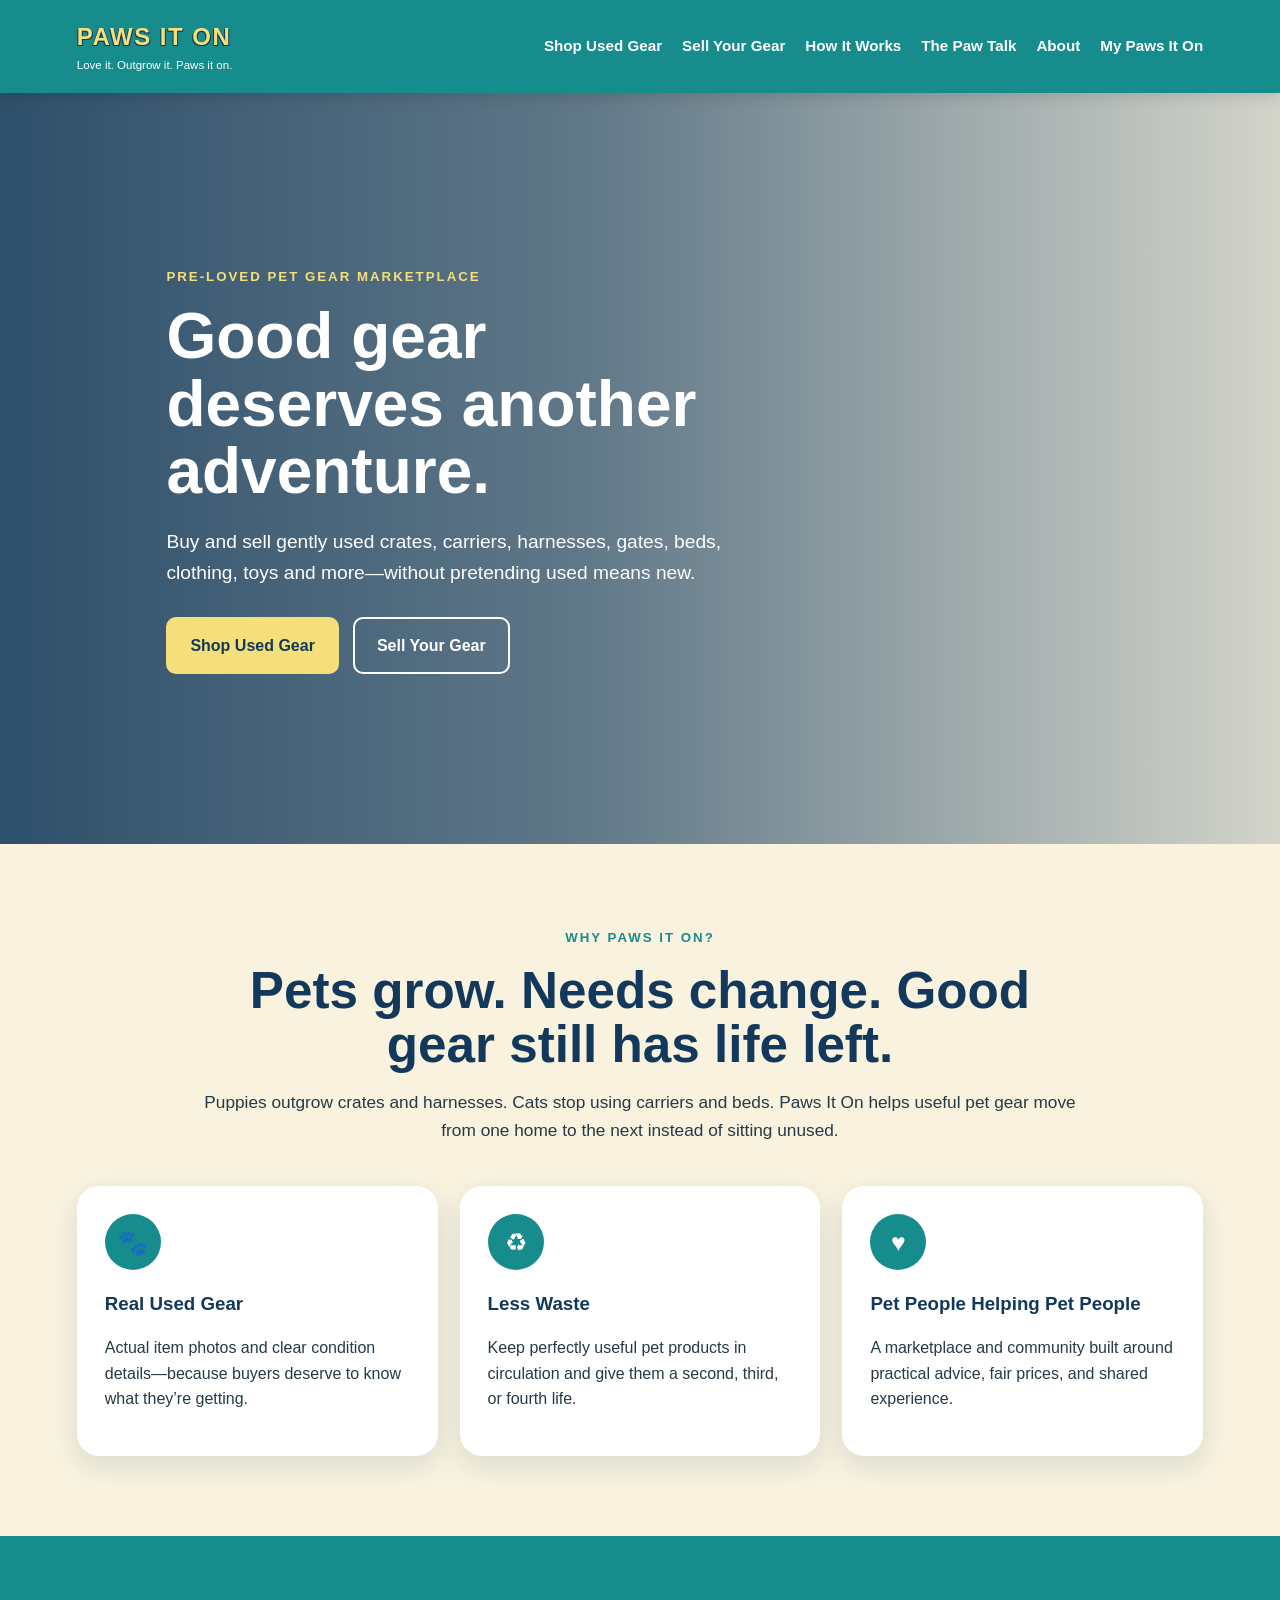
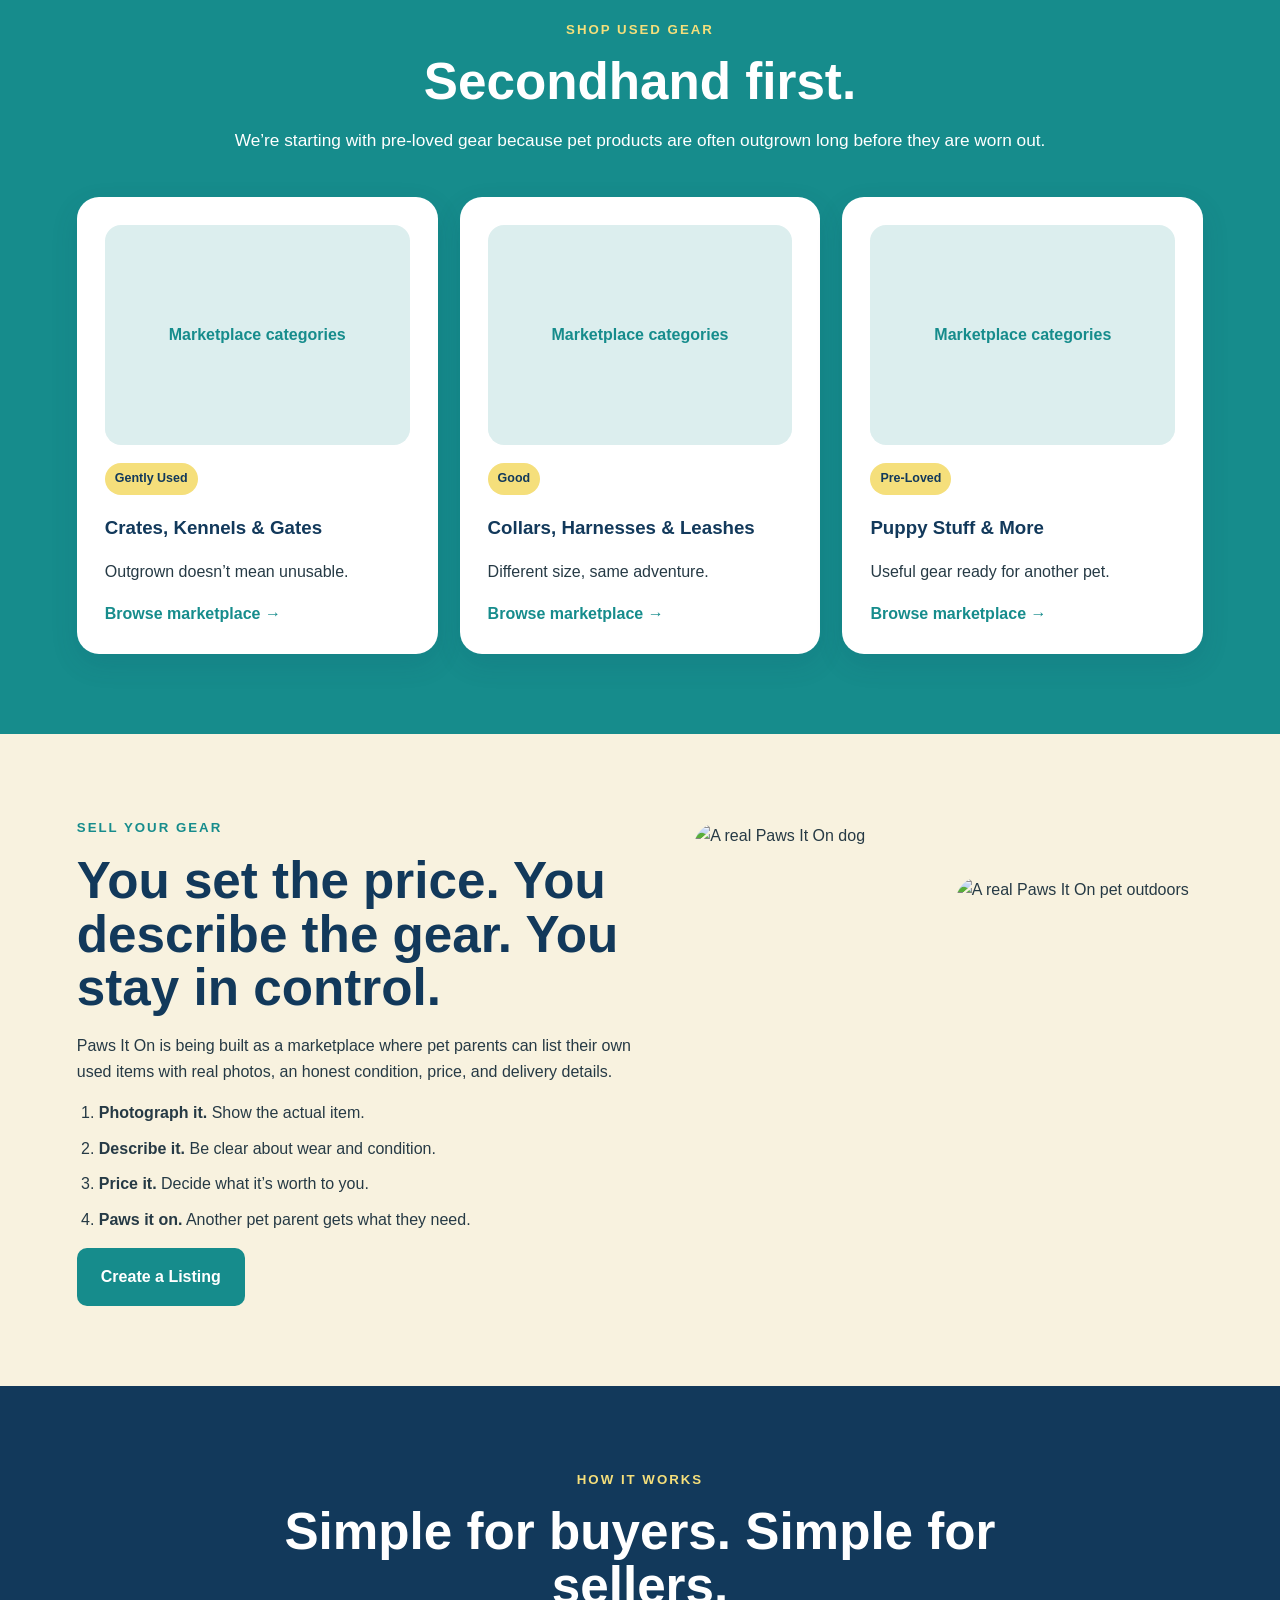
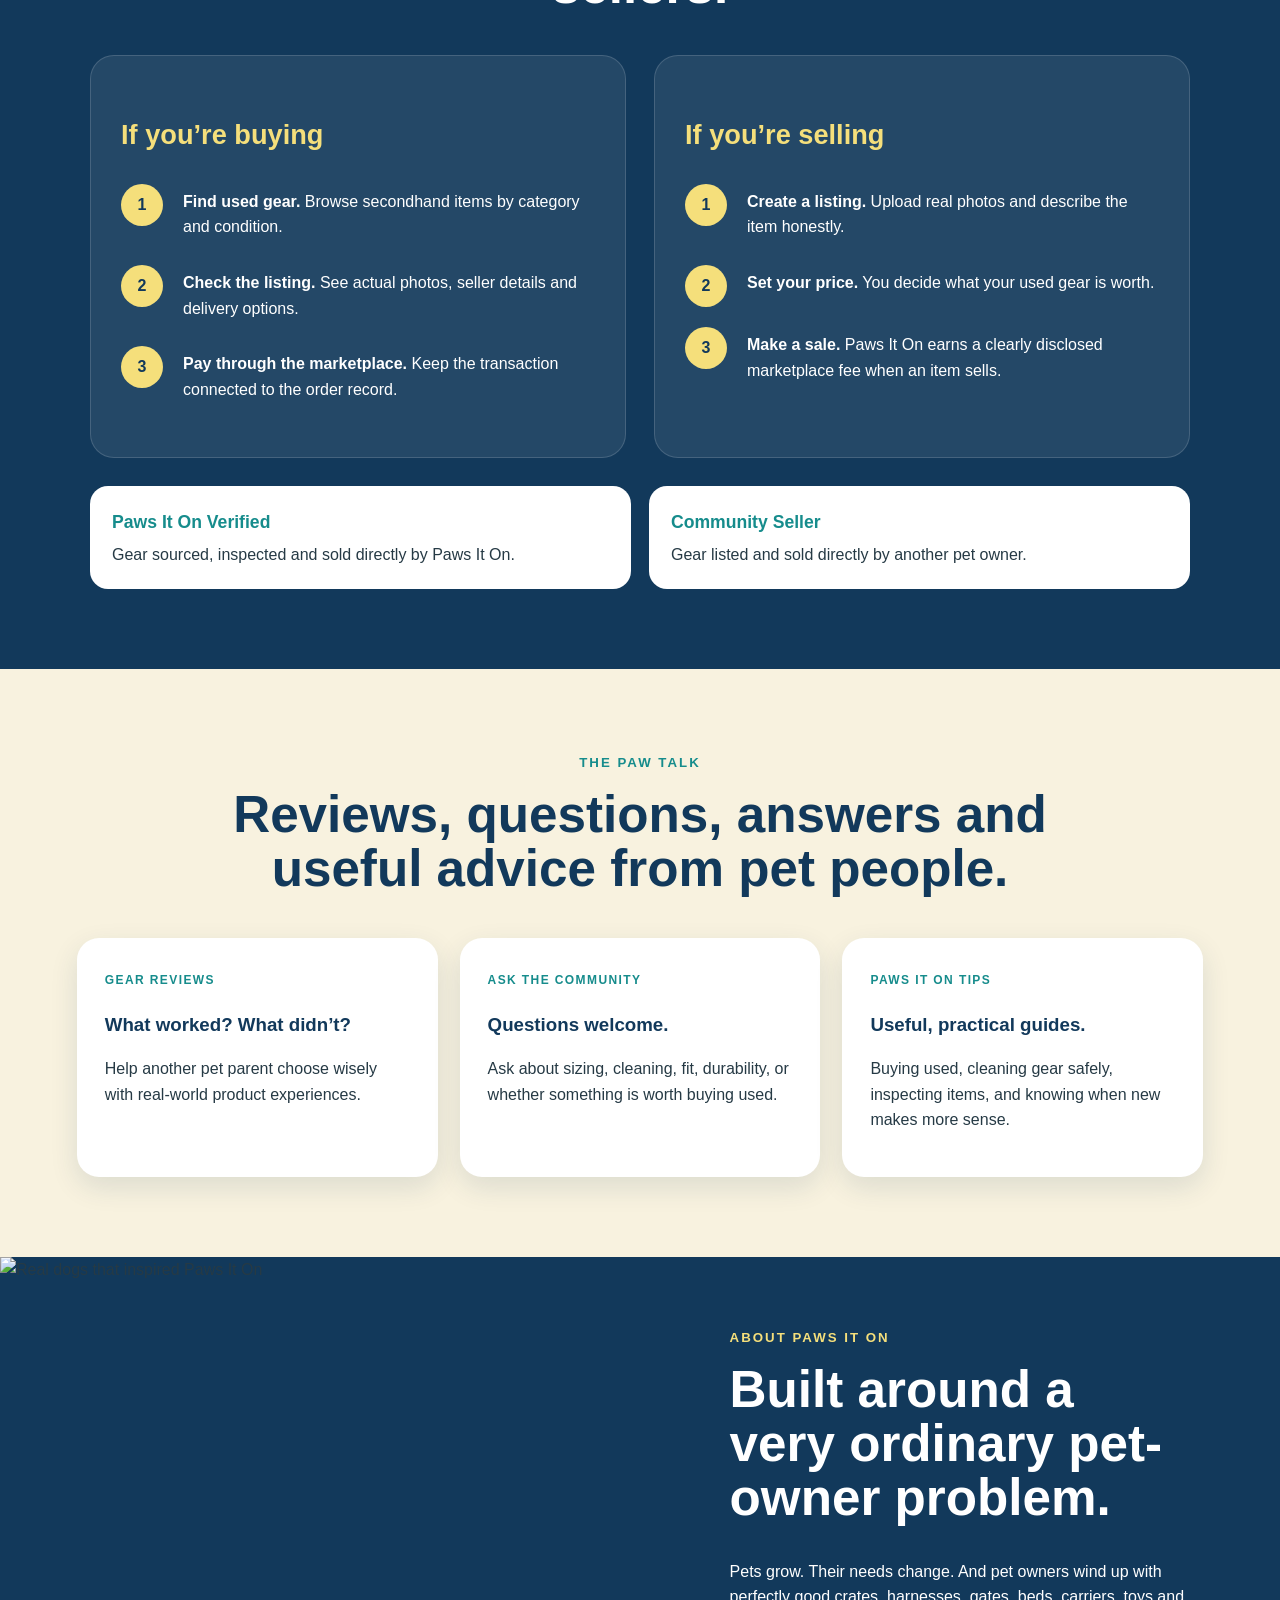
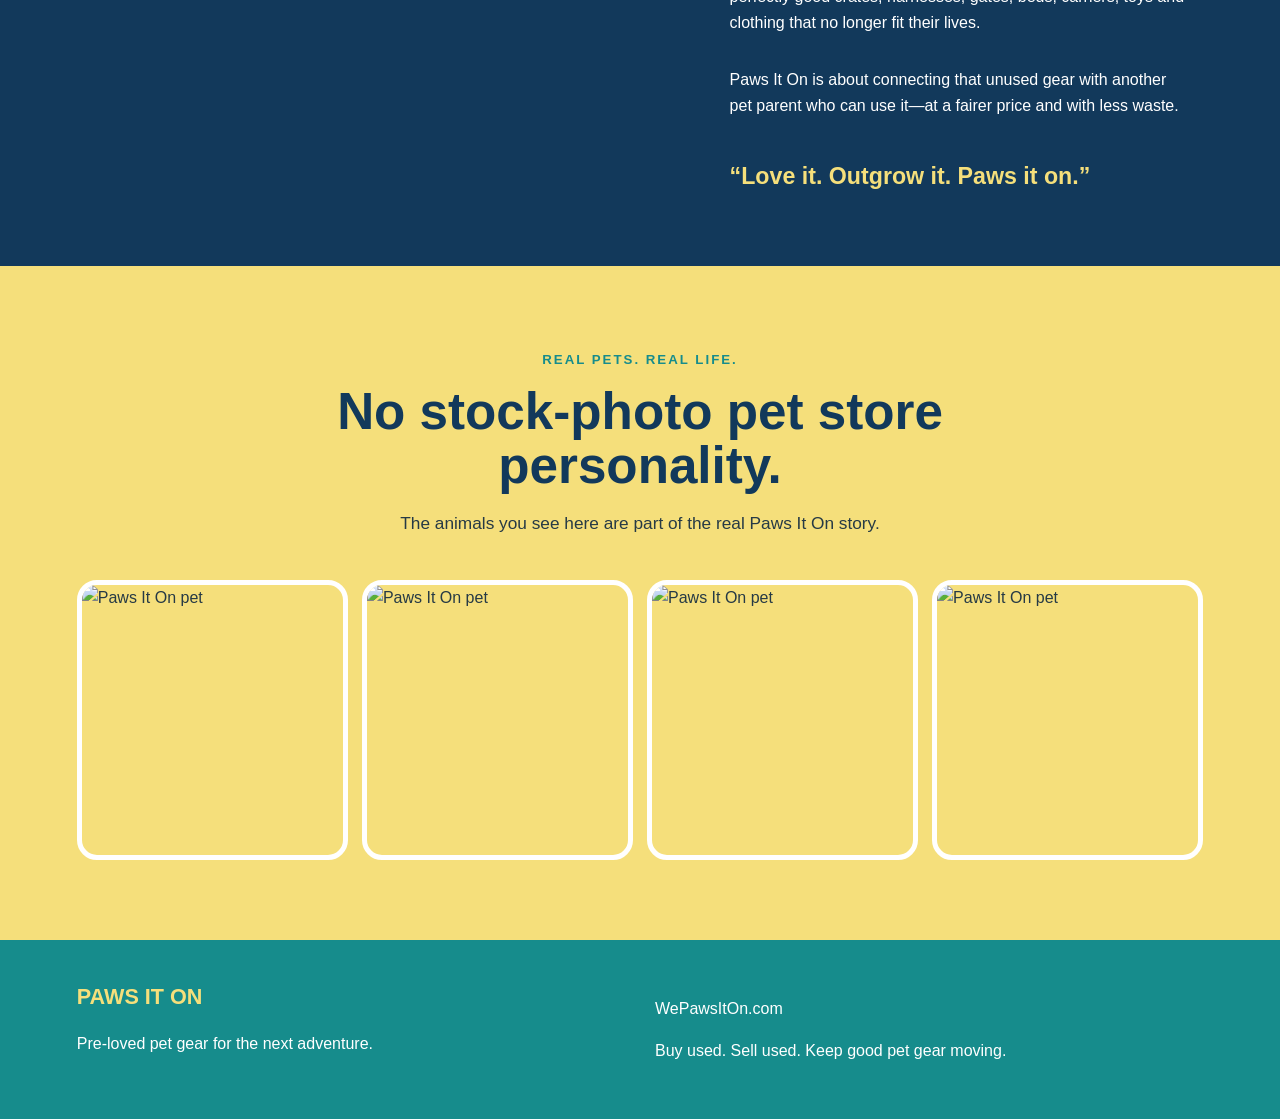
==== index.html @ 7b6a93e4 "Add account and live sell links to homepage navigation" ====
<!doctype html>
<html lang="en">
<head>
  <meta charset="utf-8" />
  <meta name="viewport" content="width=device-width,initial-scale=1" />
  <title>Paws It On | Pre-Loved Pet Gear Marketplace</title>
  <meta name="description" content="Buy and sell gently used pet gear. Real pets, real gear, honest condition, and a community built around giving good pet products another life." />
  <link rel="stylesheet" href="styles.css" />
</head>
<body>
  <header class="site-header">
    <a class="brand" href="#home" aria-label="Paws It On home"><span class="brand-main">PAWS IT ON</span><span class="brand-tag">Love it. Outgrow it. Paws it on.</span></a>
    <button class="menu-toggle" aria-label="Open menu" aria-expanded="false">☰</button>
    <nav class="nav" aria-label="Main navigation"><a href="shop.html">Shop Used Gear</a><a href="sell.html">Sell Your Gear</a><a href="#how">How It Works</a><a href="#pawtalk">The Paw Talk</a><a href="#about">About</a><a href="account.html">My Paws It On</a></nav>
  </header>
  <main id="home">
    <section class="hero"><div class="hero-overlay"></div><div class="hero-content"><div class="eyebrow">PRE-LOVED PET GEAR MARKETPLACE</div><h1>Good gear deserves another adventure.</h1><p>Buy and sell gently used crates, carriers, harnesses, gates, beds, clothing, toys and more—without pretending used means new.</p><div class="hero-actions"><a class="btn btn-yellow" href="shop.html">Shop Used Gear</a><a class="btn btn-outline" href="sell.html">Sell Your Gear</a></div></div></section>
    <section class="intro band-cream"><div class="section-heading"><span class="eyebrow dark">WHY PAWS IT ON?</span><h2>Pets grow. Needs change. Good gear still has life left.</h2><p>Puppies outgrow crates and harnesses. Cats stop using carriers and beds. Paws It On helps useful pet gear move from one home to the next instead of sitting unused.</p></div><div class="three-cards"><article class="info-card"><div class="icon">🐾</div><h3>Real Used Gear</h3><p>Actual item photos and clear condition details—because buyers deserve to know what they’re getting.</p></article><article class="info-card"><div class="icon">♻</div><h3>Less Waste</h3><p>Keep perfectly useful pet products in circulation and give them a second, third, or fourth life.</p></article><article class="info-card"><div class="icon">♥</div><h3>Pet People Helping Pet People</h3><p>A marketplace and community built around practical advice, fair prices, and shared experience.</p></article></div></section>
    <section id="shop" class="shop band-teal"><div class="section-heading light"><span class="eyebrow">SHOP USED GEAR</span><h2>Secondhand first.</h2><p>We’re starting with pre-loved gear because pet products are often outgrown long before they are worn out.</p></div><div class="product-grid"><article class="product-card"><div class="product-photo photo-placeholder">Marketplace categories</div><span class="condition">Gently Used</span><h3>Crates, Kennels &amp; Gates</h3><p>Outgrown doesn’t mean unusable.</p><a href="shop.html">Browse marketplace →</a></article><article class="product-card"><div class="product-photo photo-placeholder">Marketplace categories</div><span class="condition">Good</span><h3>Collars, Harnesses &amp; Leashes</h3><p>Different size, same adventure.</p><a href="shop.html">Browse marketplace →</a></article><article class="product-card"><div class="product-photo photo-placeholder">Marketplace categories</div><span class="condition">Pre-Loved</span><h3>Puppy Stuff &amp; More</h3><p>Useful gear ready for another pet.</p><a href="shop.html">Browse marketplace →</a></article></div></section>
    <section id="sell" class="sell band-cream split-section"><div class="split-copy"><span class="eyebrow dark">SELL YOUR GEAR</span><h2>You set the price. You describe the gear. You stay in control.</h2><p>Paws It On is being built as a marketplace where pet parents can list their own used items with real photos, an honest condition, price, and delivery details.</p><ol class="steps-mini"><li><strong>Photograph it.</strong> Show the actual item.</li><li><strong>Describe it.</strong> Be clear about wear and condition.</li><li><strong>Price it.</strong> Decide what it’s worth to you.</li><li><strong>Paws it on.</strong> Another pet parent gets what they need.</li></ol><a class="btn btn-teal" href="sell.html">Create a Listing</a></div><div class="photo-collage"><img src="https://static.wixstatic.com/media/23effc_c834664c5b564fc2b6f112508a476141~mv2.jpg" alt="A real Paws It On dog" /><img src="https://static.wixstatic.com/media/23effc_c3c3db0a93554ea19eca0b0943205fa9~mv2.jpg" alt="A real Paws It On pet outdoors" /></div></section>
    <section id="how" class="how band-navy"><div class="section-heading light"><span class="eyebrow">HOW IT WORKS</span><h2>Simple for buyers. Simple for sellers.</h2></div><div class="how-grid"><div class="how-column"><h3>If you’re buying</h3><div class="numbered"><span>1</span><p><strong>Find used gear.</strong> Browse secondhand items by category and condition.</p></div><div class="numbered"><span>2</span><p><strong>Check the listing.</strong> See actual photos, seller details and delivery options.</p></div><div class="numbered"><span>3</span><p><strong>Pay through the marketplace.</strong> Keep the transaction connected to the order record.</p></div></div><div class="how-column"><h3>If you’re selling</h3><div class="numbered"><span>1</span><p><strong>Create a listing.</strong> Upload real photos and describe the item honestly.</p></div><div class="numbered"><span>2</span><p><strong>Set your price.</strong> You decide what your used gear is worth.</p></div><div class="numbered"><span>3</span><p><strong>Make a sale.</strong> Paws It On earns a clearly disclosed marketplace fee when an item sells.</p></div></div></div><div class="listing-types"><div><strong>Paws It On Verified</strong><span>Gear sourced, inspected and sold directly by Paws It On.</span></div><div><strong>Community Seller</strong><span>Gear listed and sold directly by another pet owner.</span></div></div></section>
    <section id="pawtalk" class="pawtalk band-cream"><div class="section-heading"><span class="eyebrow dark">THE PAW TALK</span><h2>Reviews, questions, answers and useful advice from pet people.</h2></div><div class="three-cards"><article class="community-card"><span>GEAR REVIEWS</span><h3>What worked? What didn’t?</h3><p>Help another pet parent choose wisely with real-world product experiences.</p></article><article class="community-card"><span>ASK THE COMMUNITY</span><h3>Questions welcome.</h3><p>Ask about sizing, cleaning, fit, durability, or whether something is worth buying used.</p></article><article class="community-card"><span>PAWS IT ON TIPS</span><h3>Useful, practical guides.</h3><p>Buying used, cleaning gear safely, inspecting items, and knowing when new makes more sense.</p></article></div></section>
    <section id="about" class="about"><div class="about-photo"><img src="https://static.wixstatic.com/media/23effc_873e3ccbbee2457594fb2435054503de~mv2.jpg" alt="Real dogs that inspired Paws It On" /></div><div class="about-copy"><span class="eyebrow">ABOUT PAWS IT ON</span><h2>Built around a very ordinary pet-owner problem.</h2><p>Pets grow. Their needs change. And pet owners wind up with perfectly good crates, harnesses, gates, beds, carriers, toys and clothing that no longer fit their lives.</p><p>Paws It On is about connecting that unused gear with another pet parent who can use it—at a fairer price and with less waste.</p><blockquote>“Love it. Outgrow it. Paws it on.”</blockquote></div></section>
    <section class="real-pets band-yellow"><div class="section-heading"><span class="eyebrow dark">REAL PETS. REAL LIFE.</span><h2>No stock-photo pet store personality.</h2><p>The animals you see here are part of the real Paws It On story.</p></div><div class="pet-strip"><img src="https://static.wixstatic.com/media/23effc_067a95d97a4240b5b58bcd781ecd76cc~mv2.jpg" alt="Paws It On pet" /><img src="https://static.wixstatic.com/media/23effc_55642d9669aa408789174d168b89d06d~mv2.jpg" alt="Paws It On pet" /><img src="https://static.wixstatic.com/media/23effc_997c2a5c8e9e49af9c90451918701ee8~mv2.jpg" alt="Paws It On pet" /><img src="https://static.wixstatic.com/media/23effc_a1af8ce4f0b544b19175f4f5d806c68a~mv2.jpg" alt="Paws It On pet" /></div></section>
  </main>
  <footer><div><strong>PAWS IT ON</strong><p>Pre-loved pet gear for the next adventure.</p></div><div><p>WePawsItOn.com</p><p>Buy used. Sell used. Keep good pet gear moving.</p></div></footer><script src="script.js"></script>
</body></html>
---- styles.css ----
:root{--teal:#168C8C;--yellow:#F5DF7B;--navy:#12395B;--cream:#F8F2DF;--ink:#263a45;--white:#fff;--soft:#dceeee}*{box-sizing:border-box}html{scroll-behavior:smooth}body{margin:0;font-family:Arial,Helvetica,sans-serif;color:var(--ink);background:var(--cream);line-height:1.6}img{max-width:100%;display:block}.site-header{position:sticky;top:0;z-index:50;display:flex;align-items:center;justify-content:space-between;gap:24px;padding:18px 6vw;background:var(--teal);box-shadow:0 3px 14px rgba(0,0,0,.14)}.brand{text-decoration:none;color:var(--yellow);display:flex;flex-direction:column}.brand-main{font-weight:900;letter-spacing:1.5px;font-size:1.5rem;text-shadow:1px 1px 0 var(--navy),-1px 1px 0 var(--navy)}.brand-tag{font-size:.72rem;color:#fff}.nav{display:flex;gap:20px;align-items:center}.nav a{color:#fff;text-decoration:none;font-weight:700;font-size:.95rem}.nav a:hover{color:var(--yellow)}.menu-toggle{display:none;border:0;background:transparent;color:#fff;font-size:1.7rem}.hero{position:relative;min-height:72vh;display:flex;align-items:center;background-image:url('https://static.wixstatic.com/media/23effc_89ca75d517874864801e782450ecb100~mv2.jpg');background-size:cover;background-position:center}.hero-overlay{position:absolute;inset:0;background:linear-gradient(90deg,rgba(18,57,91,.88) 0%,rgba(18,57,91,.66) 46%,rgba(18,57,91,.16) 100%)}.hero-content{position:relative;z-index:2;max-width:760px;padding:90px 7vw;color:#fff}.eyebrow{display:inline-block;font-size:.83rem;letter-spacing:2px;font-weight:800;color:var(--yellow);margin-bottom:10px}.eyebrow.dark{color:var(--teal)}.hero h1,.section-heading h2,.split-copy h2,.about-copy h2{font-size:clamp(2.2rem,5vw,4.8rem);line-height:1.05;margin:.1em 0 .35em}.hero p{font-size:1.2rem;max-width:680px}.hero-actions{display:flex;flex-wrap:wrap;gap:14px;margin-top:28px}.btn{display:inline-block;padding:14px 22px;border-radius:10px;font-weight:800;text-decoration:none;border:2px solid transparent;font-size:1rem}.btn-yellow{background:var(--yellow);color:var(--navy)}.btn-outline{border-color:#fff;color:#fff;background:transparent}.btn-teal{background:var(--teal);color:#fff}.btn:disabled{opacity:.65;cursor:not-allowed}.band-cream{background:var(--cream)}.band-teal{background:var(--teal)}.band-navy{background:var(--navy)}.band-yellow{background:var(--yellow)}section{padding:80px 6vw}.section-heading{max-width:900px;margin:0 auto 42px;text-align:center}.section-heading h2{color:var(--navy);font-size:clamp(2rem,4vw,3.5rem)}.section-heading p{font-size:1.08rem}.section-heading.light h2,.section-heading.light p{color:#fff}.three-cards,.product-grid{display:grid;grid-template-columns:repeat(3,1fr);gap:22px;max-width:1200px;margin:auto}.info-card,.community-card,.product-card{background:#fff;border-radius:22px;padding:28px;box-shadow:0 10px 28px rgba(18,57,91,.12)}.info-card .icon{width:56px;height:56px;border-radius:50%;display:grid;place-items:center;background:var(--teal);color:#fff;font-size:1.55rem}.info-card h3,.community-card h3,.product-card h3{color:var(--navy);margin-bottom:.35em}.product-photo{height:220px;border-radius:16px;margin-bottom:18px}.photo-placeholder{background:var(--soft);display:grid;place-items:center;color:var(--teal);font-weight:800;text-align:center;padding:15px}.condition{display:inline-block;background:var(--yellow);color:var(--navy);font-size:.78rem;font-weight:900;padding:6px 10px;border-radius:999px}.product-card a{color:var(--teal);font-weight:800;text-decoration:none}.split-section{display:grid;grid-template-columns:1.05fr .95fr;gap:55px;align-items:center}.split-copy{max-width:680px}.split-copy h2{color:var(--navy);font-size:clamp(2rem,4vw,3.5rem)}.steps-mini{padding-left:22px}.steps-mini li{margin-bottom:10px}.photo-collage{display:grid;grid-template-columns:1fr 1fr;gap:14px}.photo-collage img{height:420px;width:100%;object-fit:cover;border-radius:24px}.photo-collage img:nth-child(2){margin-top:54px}.how-grid{display:grid;grid-template-columns:1fr 1fr;gap:28px;max-width:1100px;margin:auto}.how-column{background:rgba(255,255,255,.08);border:1px solid rgba(255,255,255,.15);padding:30px;border-radius:24px;color:#fff}.how-column h3{color:var(--yellow);font-size:1.7rem}.numbered{display:grid;grid-template-columns:48px 1fr;gap:14px;align-items:start;margin:20px 0}.numbered span{width:42px;height:42px;border-radius:50%;display:grid;place-items:center;background:var(--yellow);color:var(--navy);font-weight:900}.numbered p{margin:5px 0}.listing-types{display:grid;grid-template-columns:1fr 1fr;gap:18px;max-width:1100px;margin:28px auto 0}.listing-types div{background:#fff;padding:22px;border-radius:18px}.listing-types strong{display:block;color:var(--teal);font-size:1.1rem}.listing-types span{display:block;color:var(--ink);margin-top:5px}.community-card span{font-size:.75rem;font-weight:900;color:var(--teal);letter-spacing:1.4px}.about{padding:0;display:grid;grid-template-columns:1fr 1fr;background:var(--navy);min-height:580px}.about-photo img{width:100%;height:100%;object-fit:cover}.about-copy{padding:70px 7vw;color:#fff;display:flex;flex-direction:column;justify-content:center}.about-copy h2{font-size:clamp(2rem,4vw,3.6rem);color:#fff}.about-copy blockquote{font-size:1.45rem;color:var(--yellow);font-weight:800;margin:24px 0 0}.pet-strip{display:grid;grid-template-columns:repeat(4,1fr);gap:14px;max-width:1200px;margin:auto}.pet-strip img{height:280px;width:100%;object-fit:cover;border-radius:20px;border:5px solid #fff}footer{display:grid;grid-template-columns:1fr 1fr;gap:30px;background:var(--teal);color:#fff;padding:40px 6vw}footer strong{color:var(--yellow);font-size:1.35rem}@media(max-width:900px){.nav{position:absolute;left:0;right:0;top:100%;background:var(--navy);padding:16px 6vw;display:none;flex-direction:column;align-items:flex-start}.nav.open{display:flex}.menu-toggle{display:block}.split-section,.about,.how-grid{grid-template-columns:1fr}.three-cards,.product-grid{grid-template-columns:1fr 1fr}.listing-types{grid-template-columns:1fr}.about-photo{max-height:460px}.pet-strip{grid-template-columns:1fr 1fr}.photo-collage img{height:320px}}@media(max-width:620px){section{padding:60px 5vw}.hero{min-height:78vh}.hero-content{padding:70px 6vw}.hero-overlay{background:rgba(18,57,91,.76)}.three-cards,.product-grid{grid-template-columns:1fr}.photo-collage{grid-template-columns:1fr 1fr}.photo-collage img{height:220px}.photo-collage img:nth-child(2){margin-top:25px}.pet-strip{grid-template-columns:1fr 1fr}.pet-strip img{height:190px}footer{grid-template-columns:1fr}.site-header{padding:15px 5vw}.brand-main{font-size:1.25rem}}
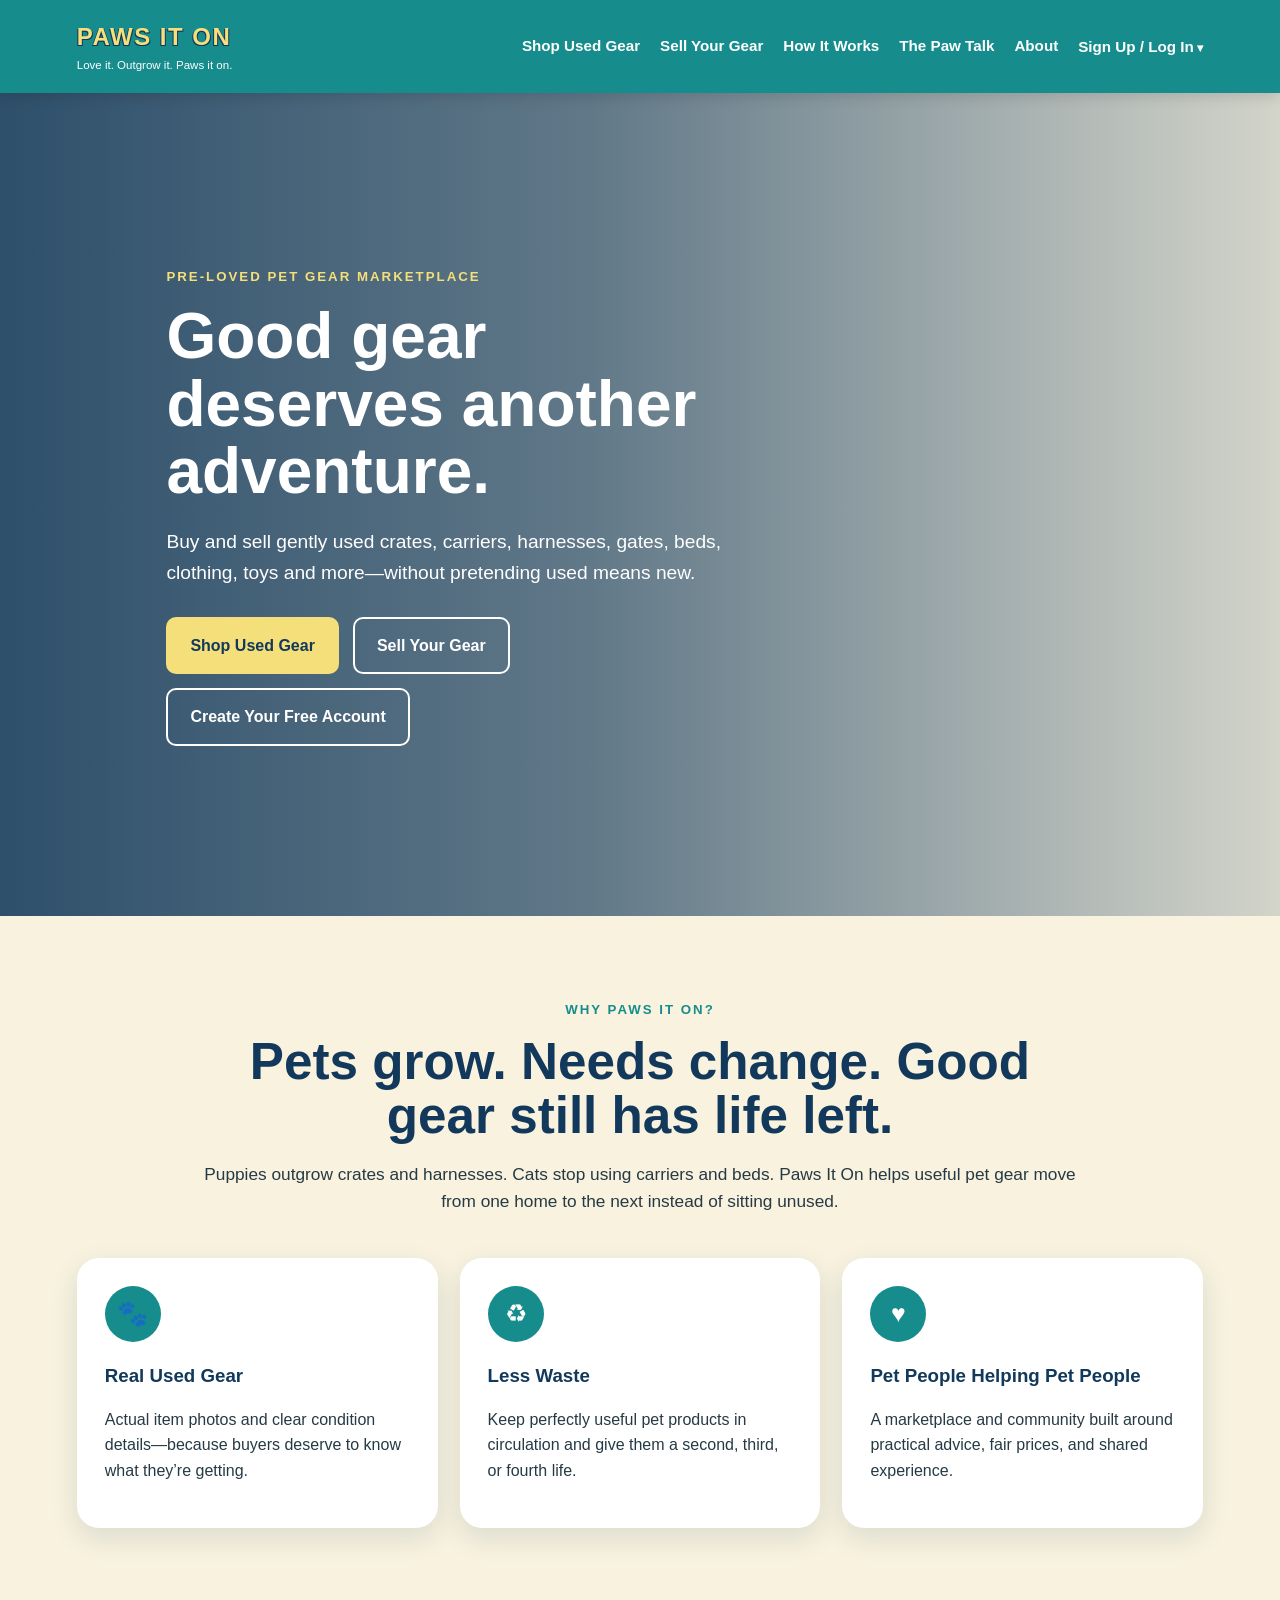
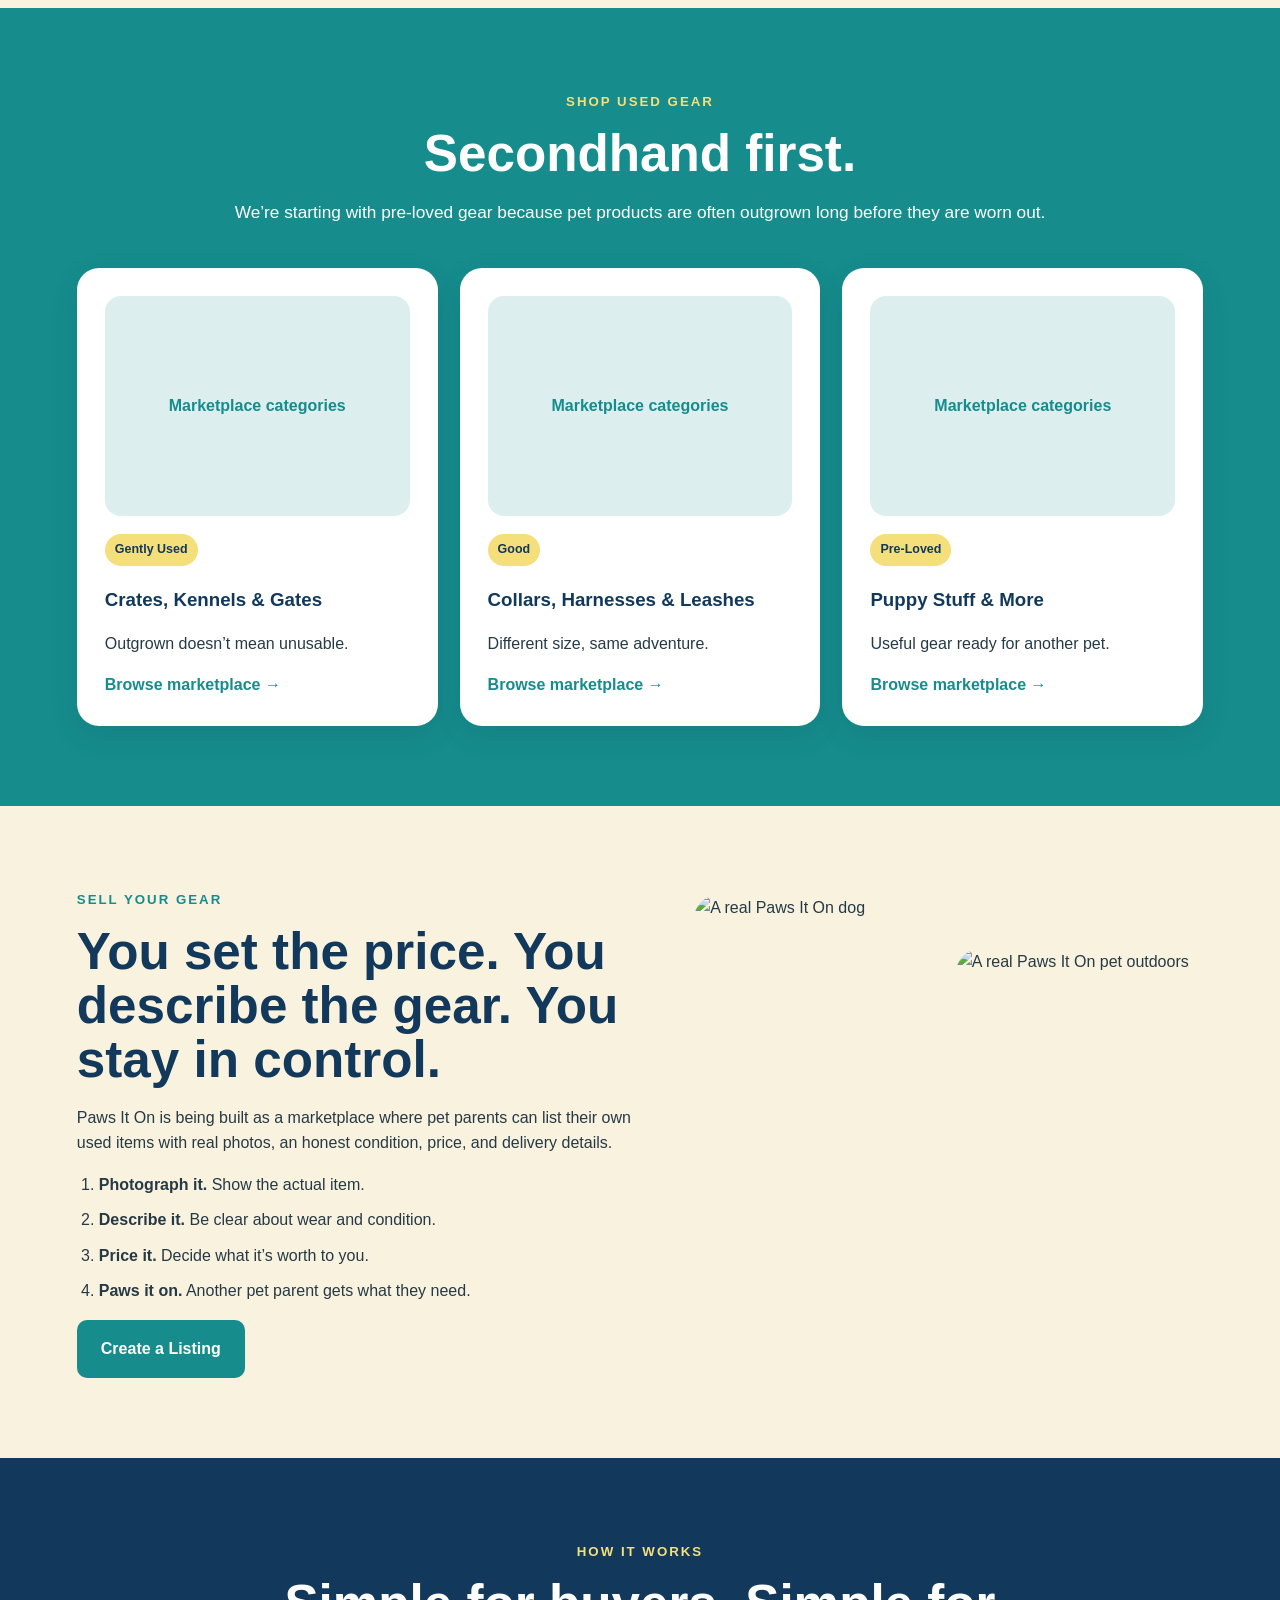
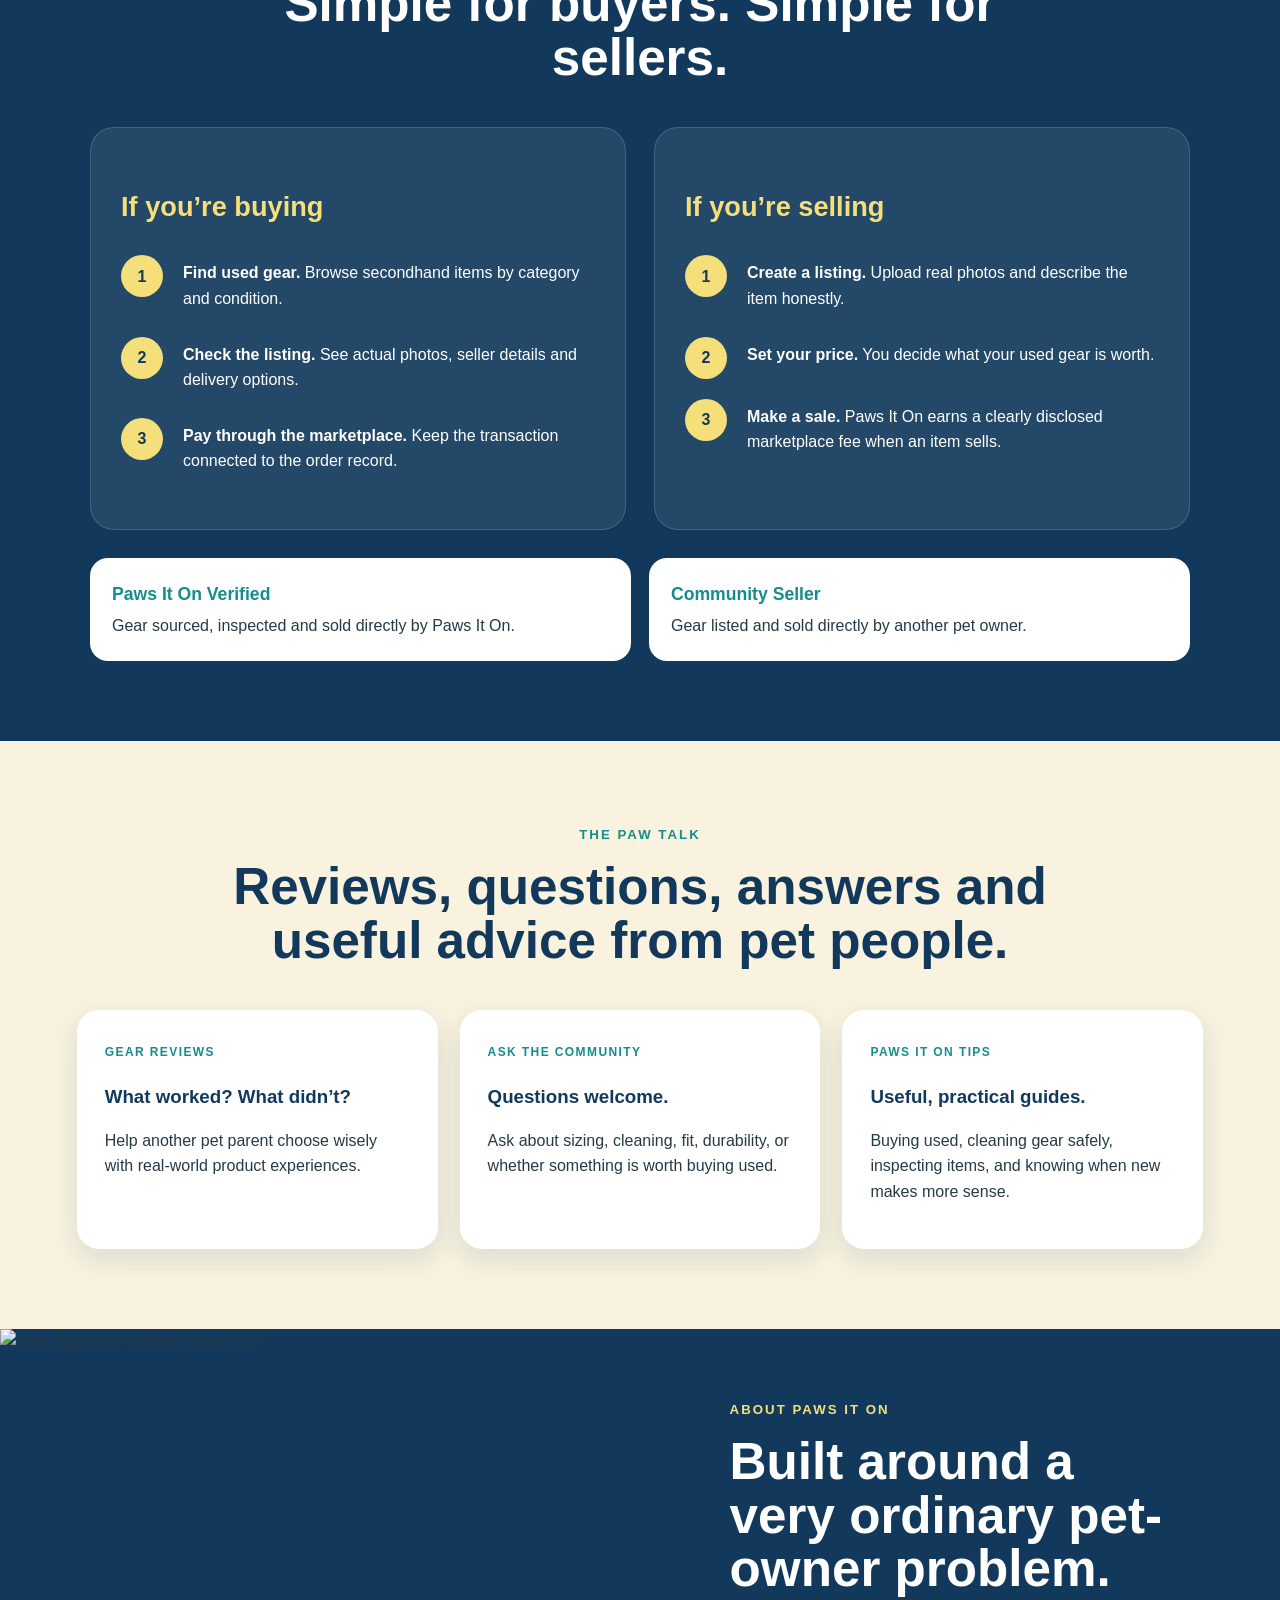
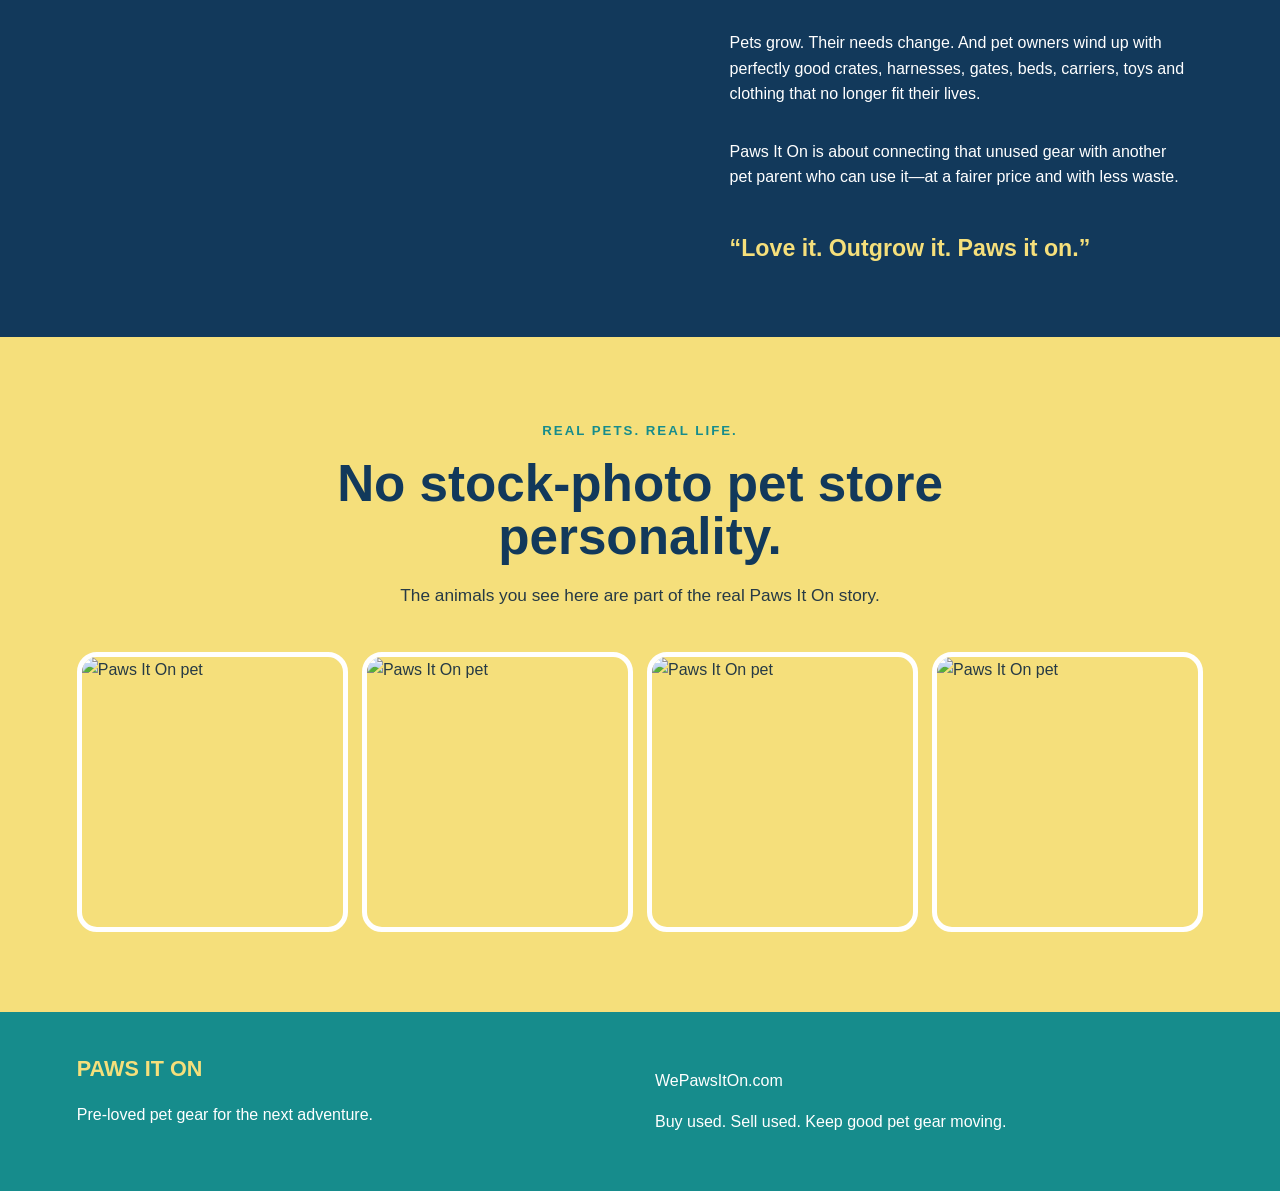
==== commit c8ade778: "Improve sign-up discovery and clarify automatic photo resizing" ====
--- a/index.html
+++ b/index.html
@@ -11,10 +11,10 @@
   <header class="site-header">
     <a class="brand" href="#home" aria-label="Paws It On home"><span class="brand-main">PAWS IT ON</span><span class="brand-tag">Love it. Outgrow it. Paws it on.</span></a>
     <button class="menu-toggle" aria-label="Open menu" aria-expanded="false">☰</button>
-    <nav class="nav" aria-label="Main navigation"><a href="shop.html">Shop Used Gear</a><a href="sell.html">Sell Your Gear</a><a href="#how">How It Works</a><a href="#pawtalk">The Paw Talk</a><a href="#about">About</a><a href="account.html">My Paws It On</a></nav>
+    <nav class="nav" aria-label="Main navigation"><a href="shop.html">Shop Used Gear</a><a href="sell.html">Sell Your Gear</a><a href="#how">How It Works</a><a href="#pawtalk">The Paw Talk</a><a href="#about">About</a><a href="account.html">Sign Up / Log In</a></nav>
   </header>
   <main id="home">
-    <section class="hero"><div class="hero-overlay"></div><div class="hero-content"><div class="eyebrow">PRE-LOVED PET GEAR MARKETPLACE</div><h1>Good gear deserves another adventure.</h1><p>Buy and sell gently used crates, carriers, harnesses, gates, beds, clothing, toys and more—without pretending used means new.</p><div class="hero-actions"><a class="btn btn-yellow" href="shop.html">Shop Used Gear</a><a class="btn btn-outline" href="sell.html">Sell Your Gear</a></div></div></section>
+    <section class="hero"><div class="hero-overlay"></div><div class="hero-content"><div class="eyebrow">PRE-LOVED PET GEAR MARKETPLACE</div><h1>Good gear deserves another adventure.</h1><p>Buy and sell gently used crates, carriers, harnesses, gates, beds, clothing, toys and more—without pretending used means new.</p><div class="hero-actions"><a class="btn btn-yellow" href="shop.html">Shop Used Gear</a><a class="btn btn-outline" href="sell.html">Sell Your Gear</a><a class="btn btn-outline" href="account.html">Create Your Free Account</a></div></div></section>
     <section class="intro band-cream"><div class="section-heading"><span class="eyebrow dark">WHY PAWS IT ON?</span><h2>Pets grow. Needs change. Good gear still has life left.</h2><p>Puppies outgrow crates and harnesses. Cats stop using carriers and beds. Paws It On helps useful pet gear move from one home to the next instead of sitting unused.</p></div><div class="three-cards"><article class="info-card"><div class="icon">🐾</div><h3>Real Used Gear</h3><p>Actual item photos and clear condition details—because buyers deserve to know what they’re getting.</p></article><article class="info-card"><div class="icon">♻</div><h3>Less Waste</h3><p>Keep perfectly useful pet products in circulation and give them a second, third, or fourth life.</p></article><article class="info-card"><div class="icon">♥</div><h3>Pet People Helping Pet People</h3><p>A marketplace and community built around practical advice, fair prices, and shared experience.</p></article></div></section>
     <section id="shop" class="shop band-teal"><div class="section-heading light"><span class="eyebrow">SHOP USED GEAR</span><h2>Secondhand first.</h2><p>We’re starting with pre-loved gear because pet products are often outgrown long before they are worn out.</p></div><div class="product-grid"><article class="product-card"><div class="product-photo photo-placeholder">Marketplace categories</div><span class="condition">Gently Used</span><h3>Crates, Kennels &amp; Gates</h3><p>Outgrown doesn’t mean unusable.</p><a href="shop.html">Browse marketplace →</a></article><article class="product-card"><div class="product-photo photo-placeholder">Marketplace categories</div><span class="condition">Good</span><h3>Collars, Harnesses &amp; Leashes</h3><p>Different size, same adventure.</p><a href="shop.html">Browse marketplace →</a></article><article class="product-card"><div class="product-photo photo-placeholder">Marketplace categories</div><span class="condition">Pre-Loved</span><h3>Puppy Stuff &amp; More</h3><p>Useful gear ready for another pet.</p><a href="shop.html">Browse marketplace →</a></article></div></section>
     <section id="sell" class="sell band-cream split-section"><div class="split-copy"><span class="eyebrow dark">SELL YOUR GEAR</span><h2>You set the price. You describe the gear. You stay in control.</h2><p>Paws It On is being built as a marketplace where pet parents can list their own used items with real photos, an honest condition, price, and delivery details.</p><ol class="steps-mini"><li><strong>Photograph it.</strong> Show the actual item.</li><li><strong>Describe it.</strong> Be clear about wear and condition.</li><li><strong>Price it.</strong> Decide what it’s worth to you.</li><li><strong>Paws it on.</strong> Another pet parent gets what they need.</li></ol><a class="btn btn-teal" href="sell.html">Create a Listing</a></div><div class="photo-collage"><img src="https://static.wixstatic.com/media/23effc_c834664c5b564fc2b6f112508a476141~mv2.jpg" alt="A real Paws It On dog" /><img src="https://static.wixstatic.com/media/23effc_c3c3db0a93554ea19eca0b0943205fa9~mv2.jpg" alt="A real Paws It On pet outdoors" /></div></section>
--- a/styles.css
+++ b/styles.css
@@ -1 +1 @@
-:root{--teal:#168C8C;--yellow:#F5DF7B;--navy:#12395B;--cream:#F8F2DF;--ink:#263a45;--white:#fff;--soft:#dceeee}*{box-sizing:border-box}html{scroll-behavior:smooth}body{margin:0;font-family:Arial,Helvetica,sans-serif;color:var(--ink);background:var(--cream);line-height:1.6}img{max-width:100%;display:block}.site-header{position:sticky;top:0;z-index:50;display:flex;align-items:center;justify-content:space-between;gap:24px;padding:18px 6vw;background:var(--teal);box-shadow:0 3px 14px rgba(0,0,0,.14)}.brand{text-decoration:none;color:var(--yellow);display:flex;flex-direction:column}.brand-main{font-weight:900;letter-spacing:1.5px;font-size:1.5rem;text-shadow:1px 1px 0 var(--navy),-1px 1px 0 var(--navy)}.brand-tag{font-size:.72rem;color:#fff}.nav{display:flex;gap:20px;align-items:center}.nav a{color:#fff;text-decoration:none;font-weight:700;font-size:.95rem}.nav a:hover{color:var(--yellow)}.menu-toggle{display:none;border:0;background:transparent;color:#fff;font-size:1.7rem}.hero{position:relative;min-height:72vh;display:flex;align-items:center;background-image:url('https://static.wixstatic.com/media/23effc_89ca75d517874864801e782450ecb100~mv2.jpg');background-size:cover;background-position:center}.hero-overlay{position:absolute;inset:0;background:linear-gradient(90deg,rgba(18,57,91,.88) 0%,rgba(18,57,91,.66) 46%,rgba(18,57,91,.16) 100%)}.hero-content{position:relative;z-index:2;max-width:760px;padding:90px 7vw;color:#fff}.eyebrow{display:inline-block;font-size:.83rem;letter-spacing:2px;font-weight:800;color:var(--yellow);margin-bottom:10px}.eyebrow.dark{color:var(--teal)}.hero h1,.section-heading h2,.split-copy h2,.about-copy h2{font-size:clamp(2.2rem,5vw,4.8rem);line-height:1.05;margin:.1em 0 .35em}.hero p{font-size:1.2rem;max-width:680px}.hero-actions{display:flex;flex-wrap:wrap;gap:14px;margin-top:28px}.btn{display:inline-block;padding:14px 22px;border-radius:10px;font-weight:800;text-decoration:none;border:2px solid transparent;font-size:1rem}.btn-yellow{background:var(--yellow);color:var(--navy)}.btn-outline{border-color:#fff;color:#fff;background:transparent}.btn-teal{background:var(--teal);color:#fff}.btn:disabled{opacity:.65;cursor:not-allowed}.band-cream{background:var(--cream)}.band-teal{background:var(--teal)}.band-navy{background:var(--navy)}.band-yellow{background:var(--yellow)}section{padding:80px 6vw}.section-heading{max-width:900px;margin:0 auto 42px;text-align:center}.section-heading h2{color:var(--navy);font-size:clamp(2rem,4vw,3.5rem)}.section-heading p{font-size:1.08rem}.section-heading.light h2,.section-heading.light p{color:#fff}.three-cards,.product-grid{display:grid;grid-template-columns:repeat(3,1fr);gap:22px;max-width:1200px;margin:auto}.info-card,.community-card,.product-card{background:#fff;border-radius:22px;padding:28px;box-shadow:0 10px 28px rgba(18,57,91,.12)}.info-card .icon{width:56px;height:56px;border-radius:50%;display:grid;place-items:center;background:var(--teal);color:#fff;font-size:1.55rem}.info-card h3,.community-card h3,.product-card h3{color:var(--navy);margin-bottom:.35em}.product-photo{height:220px;border-radius:16px;margin-bottom:18px}.photo-placeholder{background:var(--soft);display:grid;place-items:center;color:var(--teal);font-weight:800;text-align:center;padding:15px}.condition{display:inline-block;background:var(--yellow);color:var(--navy);font-size:.78rem;font-weight:900;padding:6px 10px;border-radius:999px}.product-card a{color:var(--teal);font-weight:800;text-decoration:none}.split-section{display:grid;grid-template-columns:1.05fr .95fr;gap:55px;align-items:center}.split-copy{max-width:680px}.split-copy h2{color:var(--navy);font-size:clamp(2rem,4vw,3.5rem)}.steps-mini{padding-left:22px}.steps-mini li{margin-bottom:10px}.photo-collage{display:grid;grid-template-columns:1fr 1fr;gap:14px}.photo-collage img{height:420px;width:100%;object-fit:cover;border-radius:24px}.photo-collage img:nth-child(2){margin-top:54px}.how-grid{display:grid;grid-template-columns:1fr 1fr;gap:28px;max-width:1100px;margin:auto}.how-column{background:rgba(255,255,255,.08);border:1px solid rgba(255,255,255,.15);padding:30px;border-radius:24px;color:#fff}.how-column h3{color:var(--yellow);font-size:1.7rem}.numbered{display:grid;grid-template-columns:48px 1fr;gap:14px;align-items:start;margin:20px 0}.numbered span{width:42px;height:42px;border-radius:50%;display:grid;place-items:center;background:var(--yellow);color:var(--navy);font-weight:900}.numbered p{margin:5px 0}.listing-types{display:grid;grid-template-columns:1fr 1fr;gap:18px;max-width:1100px;margin:28px auto 0}.listing-types div{background:#fff;padding:22px;border-radius:18px}.listing-types strong{display:block;color:var(--teal);font-size:1.1rem}.listing-types span{display:block;color:var(--ink);margin-top:5px}.community-card span{font-size:.75rem;font-weight:900;color:var(--teal);letter-spacing:1.4px}.about{padding:0;display:grid;grid-template-columns:1fr 1fr;background:var(--navy);min-height:580px}.about-photo img{width:100%;height:100%;object-fit:cover}.about-copy{padding:70px 7vw;color:#fff;display:flex;flex-direction:column;justify-content:center}.about-copy h2{font-size:clamp(2rem,4vw,3.6rem);color:#fff}.about-copy blockquote{font-size:1.45rem;color:var(--yellow);font-weight:800;margin:24px 0 0}.pet-strip{display:grid;grid-template-columns:repeat(4,1fr);gap:14px;max-width:1200px;margin:auto}.pet-strip img{height:280px;width:100%;object-fit:cover;border-radius:20px;border:5px solid #fff}footer{display:grid;grid-template-columns:1fr 1fr;gap:30px;background:var(--teal);color:#fff;padding:40px 6vw}footer strong{color:var(--yellow);font-size:1.35rem}@media(max-width:900px){.nav{position:absolute;left:0;right:0;top:100%;background:var(--navy);padding:16px 6vw;display:none;flex-direction:column;align-items:flex-start}.nav.open{display:flex}.menu-toggle{display:block}.split-section,.about,.how-grid{grid-template-columns:1fr}.three-cards,.product-grid{grid-template-columns:1fr 1fr}.listing-types{grid-template-columns:1fr}.about-photo{max-height:460px}.pet-strip{grid-template-columns:1fr 1fr}.photo-collage img{height:320px}}@media(max-width:620px){section{padding:60px 5vw}.hero{min-height:78vh}.hero-content{padding:70px 6vw}.hero-overlay{background:rgba(18,57,91,.76)}.three-cards,.product-grid{grid-template-columns:1fr}.photo-collage{grid-template-columns:1fr 1fr}.photo-collage img{height:220px}.photo-collage img:nth-child(2){margin-top:25px}.pet-strip{grid-template-columns:1fr 1fr}.pet-strip img{height:190px}footer{grid-template-columns:1fr}.site-header{padding:15px 5vw}.brand-main{font-size:1.25rem}}+:root{--teal:#168C8C;--yellow:#F5DF7B;--navy:#12395B;--cream:#F8F2DF;--ink:#263a45;--white:#fff;--soft:#dceeee}*{box-sizing:border-box}html{scroll-behavior:smooth}body{margin:0;font-family:Arial,Helvetica,sans-serif;color:var(--ink);background:var(--cream);line-height:1.6}img{max-width:100%;display:block}.site-header{position:sticky;top:0;z-index:50;display:flex;align-items:center;justify-content:space-between;gap:24px;padding:18px 6vw;background:var(--teal);box-shadow:0 3px 14px rgba(0,0,0,.14)}.brand{text-decoration:none;color:var(--yellow);display:flex;flex-direction:column}.brand-main{font-weight:900;letter-spacing:1.5px;font-size:1.5rem;text-shadow:1px 1px 0 var(--navy),-1px 1px 0 var(--navy)}.brand-tag{font-size:.72rem;color:#fff}.nav{display:flex;gap:20px;align-items:center}.nav a{color:#fff;text-decoration:none;font-weight:700;font-size:.95rem}.nav a:hover{color:var(--yellow)}.account-nav-menu{position:relative}.account-nav-trigger:after{content:' ▾';font-size:.8em}.account-dropdown{display:none;position:absolute;right:0;top:100%;min-width:210px;padding:9px;background:#fff;border-radius:12px;box-shadow:0 12px 28px rgba(18,57,91,.22);z-index:80}.account-nav-menu:hover .account-dropdown,.account-nav-menu:focus-within .account-dropdown{display:grid}.account-dropdown a{color:var(--navy)!important;padding:10px 12px;border-radius:8px;display:flex;align-items:center;justify-content:space-between;gap:12px;white-space:nowrap}.account-dropdown a:hover{background:var(--soft);color:var(--navy)!important}.nav-activity-badge{display:inline-flex;align-items:center;justify-content:center;min-width:20px;height:20px;padding:0 5px;margin-left:5px;border-radius:999px;background:var(--yellow);color:var(--navy);font-size:.72rem;font-weight:900}.menu-toggle{display:none;border:0;background:transparent;color:#fff;font-size:1.7rem}.hero{position:relative;min-height:72vh;display:flex;align-items:center;background-image:url('https://static.wixstatic.com/media/23effc_89ca75d517874864801e782450ecb100~mv2.jpg');background-size:cover;background-position:center}.hero-overlay{position:absolute;inset:0;background:linear-gradient(90deg,rgba(18,57,91,.88) 0%,rgba(18,57,91,.66) 46%,rgba(18,57,91,.16) 100%)}.hero-content{position:relative;z-index:2;max-width:760px;padding:90px 7vw;color:#fff}.eyebrow{display:inline-block;font-size:.83rem;letter-spacing:2px;font-weight:800;color:var(--yellow);margin-bottom:10px}.eyebrow.dark{color:var(--teal)}.hero h1,.section-heading h2,.split-copy h2,.about-copy h2{font-size:clamp(2.2rem,5vw,4.8rem);line-height:1.05;margin:.1em 0 .35em}.hero p{font-size:1.2rem;max-width:680px}.hero-actions{display:flex;flex-wrap:wrap;gap:14px;margin-top:28px}.btn{display:inline-block;padding:14px 22px;border-radius:10px;font-weight:800;text-decoration:none;border:2px solid transparent;font-size:1rem}.btn-yellow{background:var(--yellow);color:var(--navy)}.btn-outline{border-color:#fff;color:#fff;background:transparent}.btn-teal{background:var(--teal);color:#fff}.btn:disabled{opacity:.65;cursor:not-allowed}.band-cream{background:var(--cream)}.band-teal{background:var(--teal)}.band-navy{background:var(--navy)}.band-yellow{background:var(--yellow)}section{padding:80px 6vw}.section-heading{max-width:900px;margin:0 auto 42px;text-align:center}.section-heading h2{color:var(--navy);font-size:clamp(2rem,4vw,3.5rem)}.section-heading p{font-size:1.08rem}.section-heading.light h2,.section-heading.light p{color:#fff}.three-cards,.product-grid{display:grid;grid-template-columns:repeat(3,1fr);gap:22px;max-width:1200px;margin:auto}.info-card,.community-card,.product-card{background:#fff;border-radius:22px;padding:28px;box-shadow:0 10px 28px rgba(18,57,91,.12)}.info-card .icon{width:56px;height:56px;border-radius:50%;display:grid;place-items:center;background:var(--teal);color:#fff;font-size:1.55rem}.info-card h3,.community-card h3,.product-card h3{color:var(--navy);margin-bottom:.35em}.product-photo{height:220px;border-radius:16px;margin-bottom:18px}.photo-placeholder{background:var(--soft);display:grid;place-items:center;color:var(--teal);font-weight:800;text-align:center;padding:15px}.condition{display:inline-block;background:var(--yellow);color:var(--navy);font-size:.78rem;font-weight:900;padding:6px 10px;border-radius:999px}.product-card a{color:var(--teal);font-weight:800;text-decoration:none}.split-section{display:grid;grid-template-columns:1.05fr .95fr;gap:55px;align-items:center}.split-copy{max-width:680px}.split-copy h2{color:var(--navy);font-size:clamp(2rem,4vw,3.5rem)}.steps-mini{padding-left:22px}.steps-mini li{margin-bottom:10px}.photo-collage{display:grid;grid-template-columns:1fr 1fr;gap:14px}.photo-collage img{height:420px;width:100%;object-fit:cover;border-radius:24px}.photo-collage img:nth-child(2){margin-top:54px}.how-grid{display:grid;grid-template-columns:1fr 1fr;gap:28px;max-width:1100px;margin:auto}.how-column{background:rgba(255,255,255,.08);border:1px solid rgba(255,255,255,.15);padding:30px;border-radius:24px;color:#fff}.how-column h3{color:var(--yellow);font-size:1.7rem}.numbered{display:grid;grid-template-columns:48px 1fr;gap:14px;align-items:start;margin:20px 0}.numbered span{width:42px;height:42px;border-radius:50%;display:grid;place-items:center;background:var(--yellow);color:var(--navy);font-weight:900}.numbered p{margin:5px 0}.listing-types{display:grid;grid-template-columns:1fr 1fr;gap:18px;max-width:1100px;margin:28px auto 0}.listing-types div{background:#fff;padding:22px;border-radius:18px}.listing-types strong{display:block;color:var(--teal);font-size:1.1rem}.listing-types span{display:block;color:var(--ink);margin-top:5px}.community-card span{font-size:.75rem;font-weight:900;color:var(--teal);letter-spacing:1.4px}.about{padding:0;display:grid;grid-template-columns:1fr 1fr;background:var(--navy);min-height:580px}.about-photo img{width:100%;height:100%;object-fit:cover}.about-copy{padding:70px 7vw;color:#fff;display:flex;flex-direction:column;justify-content:center}.about-copy h2{font-size:clamp(2rem,4vw,3.6rem);color:#fff}.about-copy blockquote{font-size:1.45rem;color:var(--yellow);font-weight:800;margin:24px 0 0}.pet-strip{display:grid;grid-template-columns:repeat(4,1fr);gap:14px;max-width:1200px;margin:auto}.pet-strip img{height:280px;width:100%;object-fit:cover;border-radius:20px;border:5px solid #fff}footer{display:grid;grid-template-columns:1fr 1fr;gap:30px;background:var(--teal);color:#fff;padding:40px 6vw}footer strong{color:var(--yellow);font-size:1.35rem}@media(max-width:900px){.nav{position:absolute;left:0;right:0;top:100%;background:var(--navy);padding:16px 6vw;display:none;flex-direction:column;align-items:flex-start}.nav.open{display:flex}.nav .account-nav-menu{width:100%}.account-nav-trigger{display:block;padding:6px 0}.account-dropdown{display:grid;position:static;min-width:0;width:100%;margin-top:6px;padding:5px 0 5px 14px;background:transparent;box-shadow:none}.account-dropdown a{color:#fff!important;padding:7px 8px}.account-dropdown a:hover{background:rgba(255,255,255,.08);color:var(--yellow)!important}.menu-toggle{display:block}.split-section,.about,.how-grid{grid-template-columns:1fr}.three-cards,.product-grid{grid-template-columns:1fr 1fr}.listing-types{grid-template-columns:1fr}.about-photo{max-height:460px}.pet-strip{grid-template-columns:1fr 1fr}.photo-collage img{height:320px}}@media(max-width:620px){section{padding:60px 5vw}.hero{min-height:78vh}.hero-content{padding:70px 6vw}.hero-overlay{background:rgba(18,57,91,.76)}.three-cards,.product-grid{grid-template-columns:1fr}.photo-collage{grid-template-columns:1fr 1fr}.photo-collage img{height:220px}.photo-collage img:nth-child(2){margin-top:25px}.pet-strip{grid-template-columns:1fr 1fr}.pet-strip img{height:190px}footer{grid-template-columns:1fr}.site-header{padding:15px 5vw}.brand-main{font-size:1.25rem}}
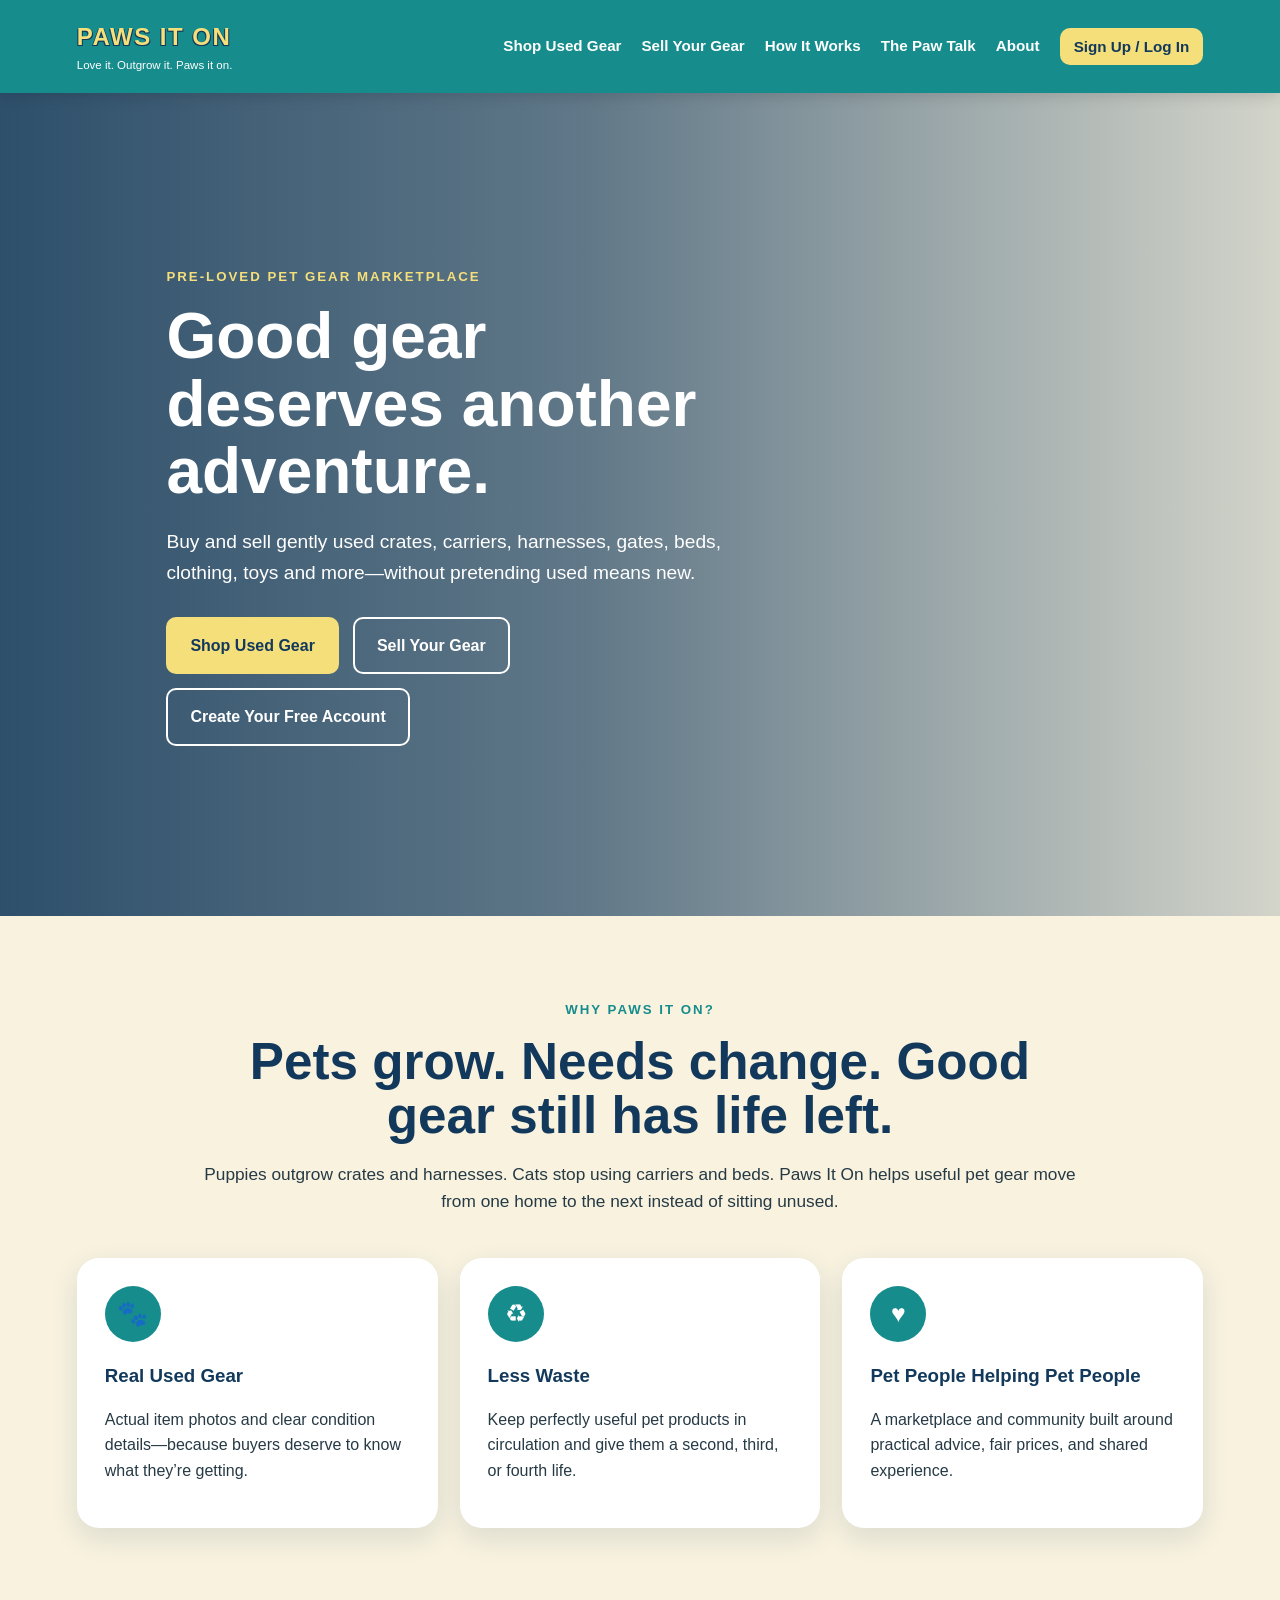
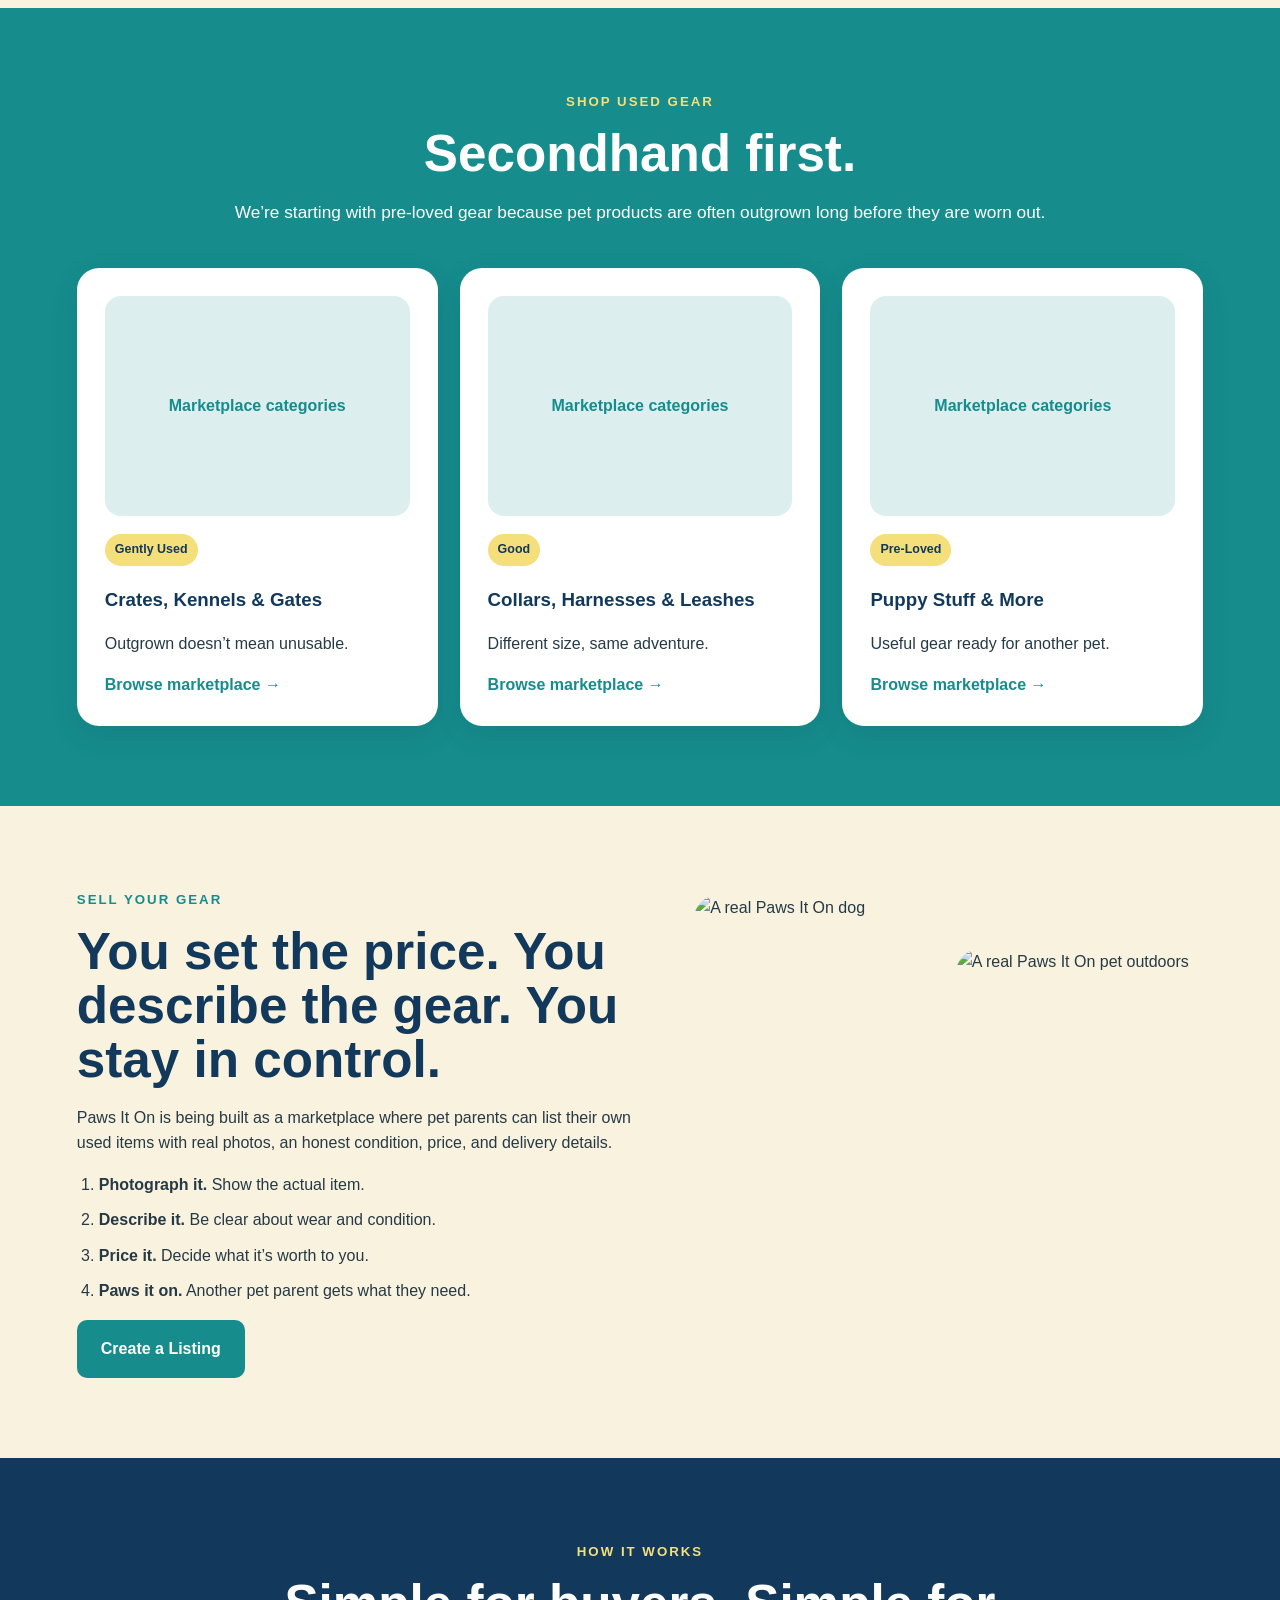
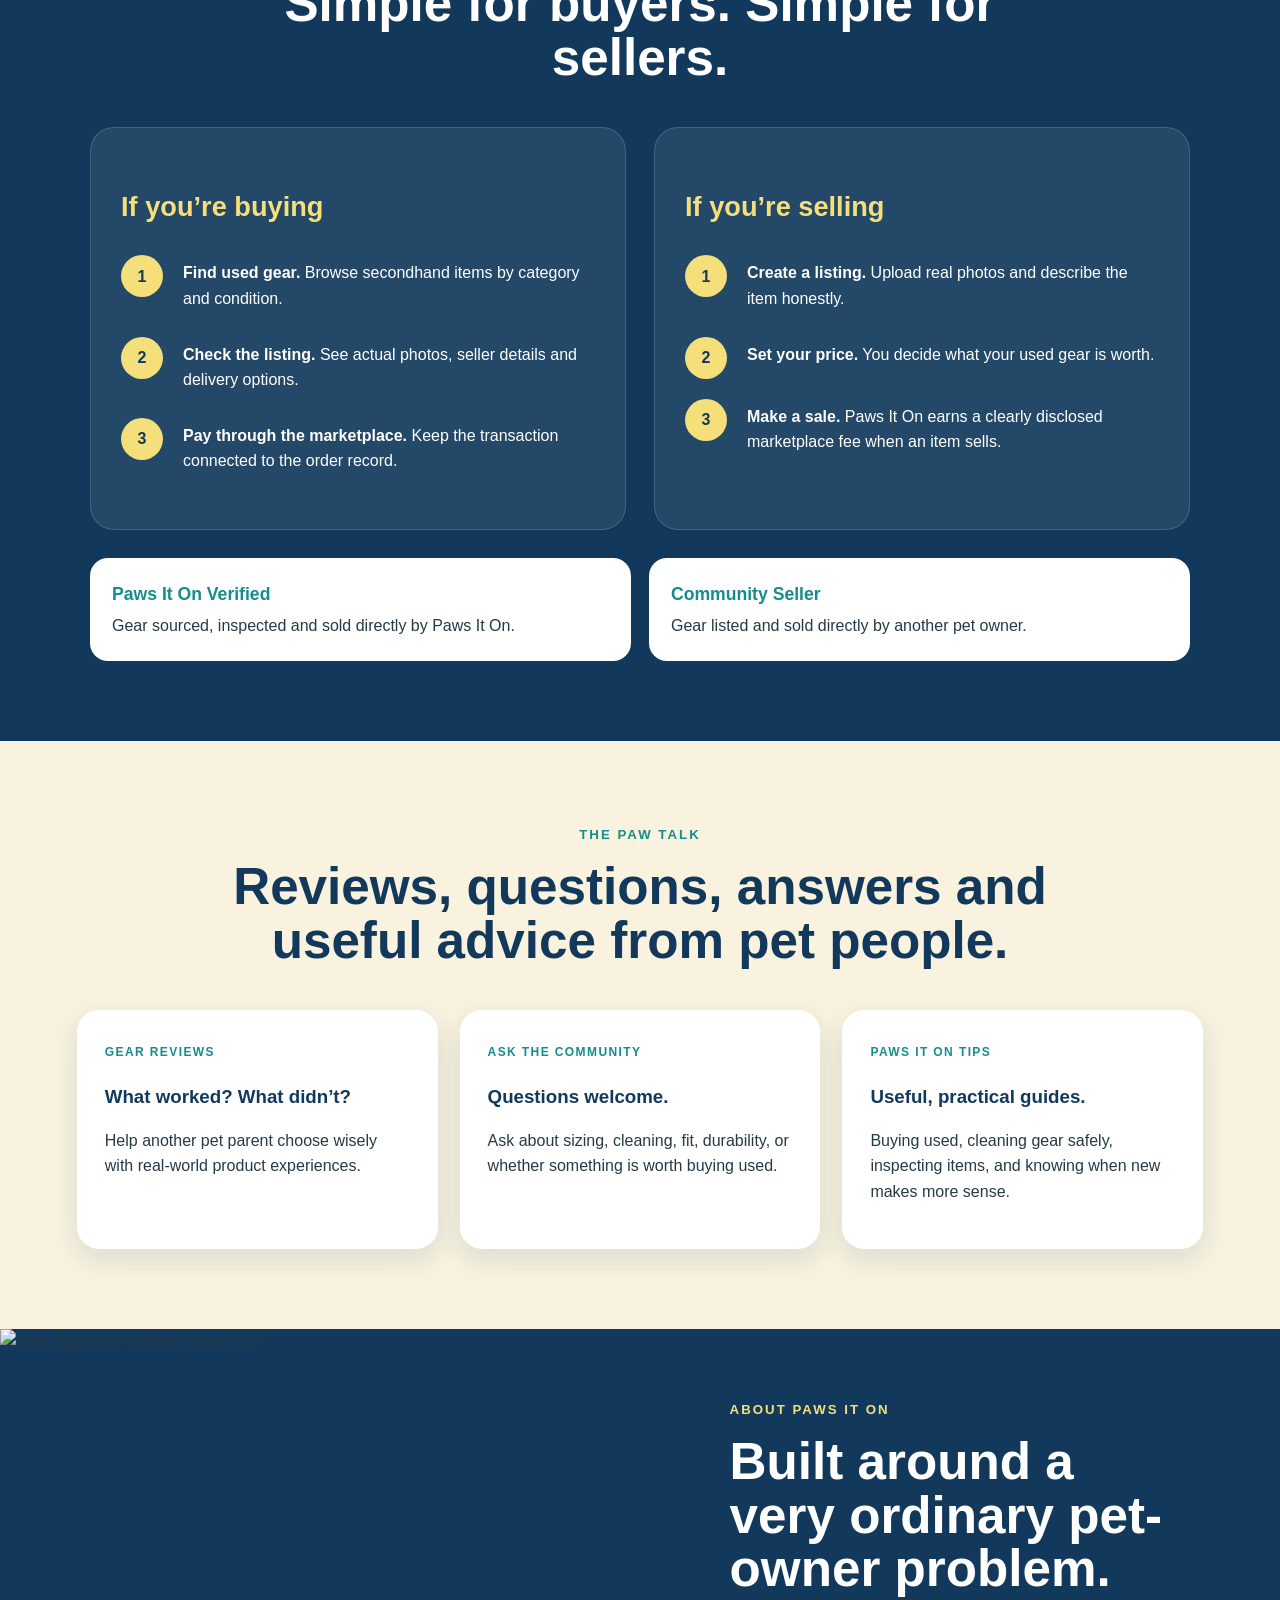
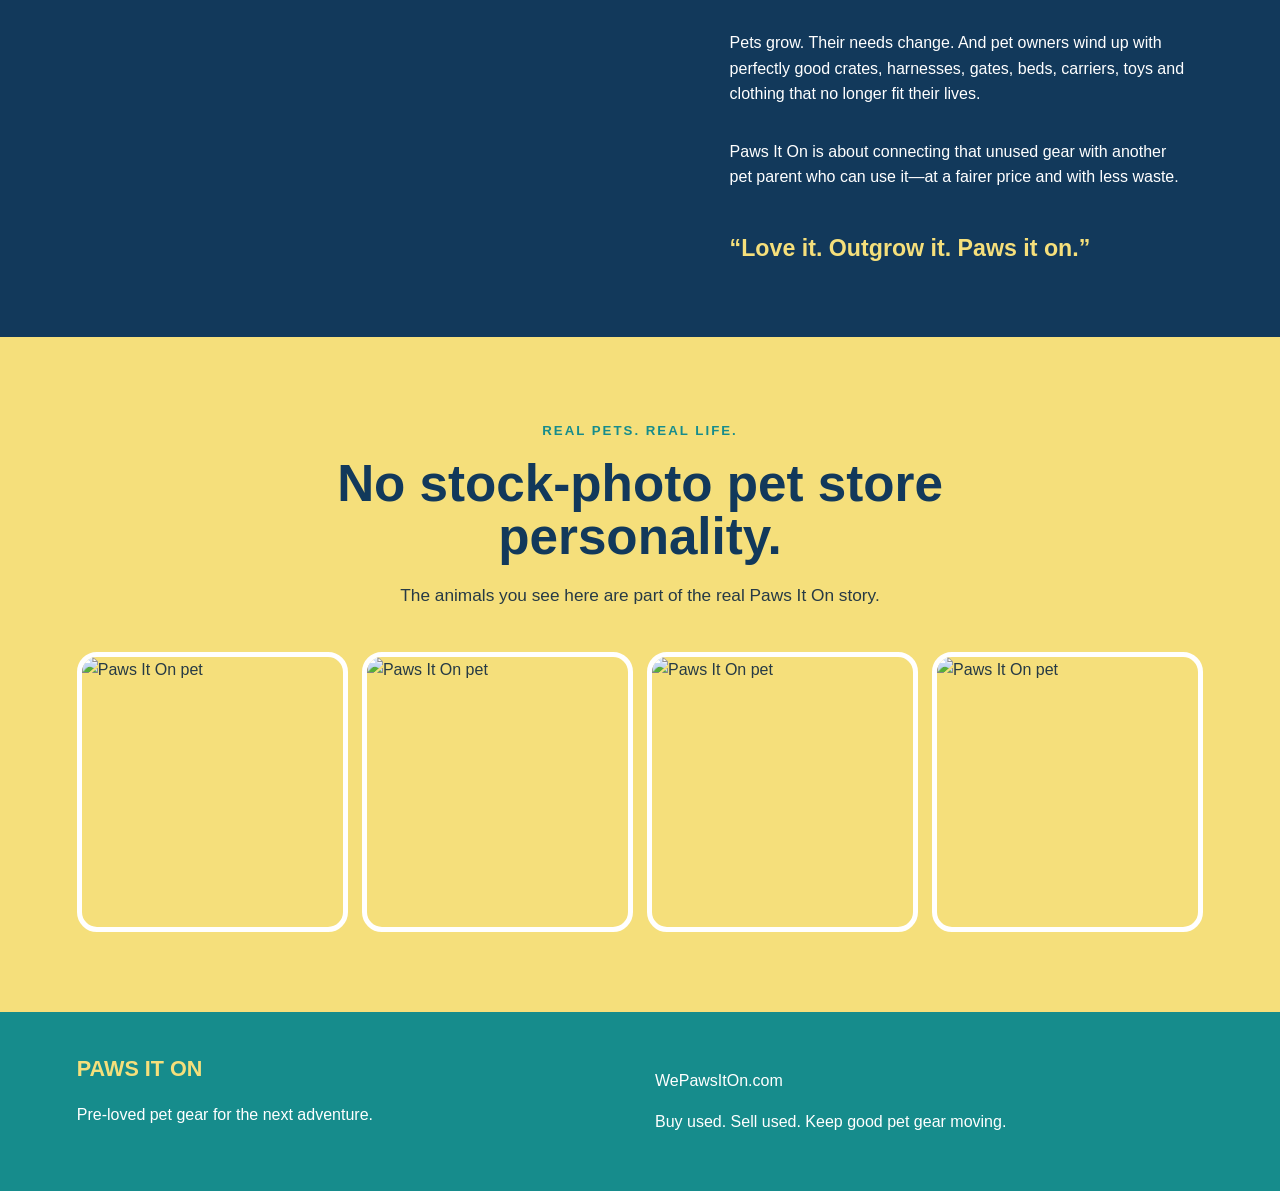
==== commit 73ee751a: "Show clear visitor sign-up link and refresh navigation assets" ====
--- a/index.html
+++ b/index.html
@@ -23,5 +23,5 @@
     <section id="about" class="about"><div class="about-photo"><img src="https://static.wixstatic.com/media/23effc_873e3ccbbee2457594fb2435054503de~mv2.jpg" alt="Real dogs that inspired Paws It On" /></div><div class="about-copy"><span class="eyebrow">ABOUT PAWS IT ON</span><h2>Built around a very ordinary pet-owner problem.</h2><p>Pets grow. Their needs change. And pet owners wind up with perfectly good crates, harnesses, gates, beds, carriers, toys and clothing that no longer fit their lives.</p><p>Paws It On is about connecting that unused gear with another pet parent who can use it—at a fairer price and with less waste.</p><blockquote>“Love it. Outgrow it. Paws it on.”</blockquote></div></section>
     <section class="real-pets band-yellow"><div class="section-heading"><span class="eyebrow dark">REAL PETS. REAL LIFE.</span><h2>No stock-photo pet store personality.</h2><p>The animals you see here are part of the real Paws It On story.</p></div><div class="pet-strip"><img src="https://static.wixstatic.com/media/23effc_067a95d97a4240b5b58bcd781ecd76cc~mv2.jpg" alt="Paws It On pet" /><img src="https://static.wixstatic.com/media/23effc_55642d9669aa408789174d168b89d06d~mv2.jpg" alt="Paws It On pet" /><img src="https://static.wixstatic.com/media/23effc_997c2a5c8e9e49af9c90451918701ee8~mv2.jpg" alt="Paws It On pet" /><img src="https://static.wixstatic.com/media/23effc_a1af8ce4f0b544b19175f4f5d806c68a~mv2.jpg" alt="Paws It On pet" /></div></section>
   </main>
-  <footer><div><strong>PAWS IT ON</strong><p>Pre-loved pet gear for the next adventure.</p></div><div><p>WePawsItOn.com</p><p>Buy used. Sell used. Keep good pet gear moving.</p></div></footer><script src="script.js"></script>
+  <footer><div><strong>PAWS IT ON</strong><p>Pre-loved pet gear for the next adventure.</p></div><div><p>WePawsItOn.com</p><p>Buy used. Sell used. Keep good pet gear moving.</p></div></footer><script src="script.js?v=4"></script>
 </body></html>
--- a/styles.css
+++ b/styles.css
@@ -1 +1,5 @@
-:root{--teal:#168C8C;--yellow:#F5DF7B;--navy:#12395B;--cream:#F8F2DF;--ink:#263a45;--white:#fff;--soft:#dceeee}*{box-sizing:border-box}html{scroll-behavior:smooth}body{margin:0;font-family:Arial,Helvetica,sans-serif;color:var(--ink);background:var(--cream);line-height:1.6}img{max-width:100%;display:block}.site-header{position:sticky;top:0;z-index:50;display:flex;align-items:center;justify-content:space-between;gap:24px;padding:18px 6vw;background:var(--teal);box-shadow:0 3px 14px rgba(0,0,0,.14)}.brand{text-decoration:none;color:var(--yellow);display:flex;flex-direction:column}.brand-main{font-weight:900;letter-spacing:1.5px;font-size:1.5rem;text-shadow:1px 1px 0 var(--navy),-1px 1px 0 var(--navy)}.brand-tag{font-size:.72rem;color:#fff}.nav{display:flex;gap:20px;align-items:center}.nav a{color:#fff;text-decoration:none;font-weight:700;font-size:.95rem}.nav a:hover{color:var(--yellow)}.account-nav-menu{position:relative}.account-nav-trigger:after{content:' ▾';font-size:.8em}.account-dropdown{display:none;position:absolute;right:0;top:100%;min-width:210px;padding:9px;background:#fff;border-radius:12px;box-shadow:0 12px 28px rgba(18,57,91,.22);z-index:80}.account-nav-menu:hover .account-dropdown,.account-nav-menu:focus-within .account-dropdown{display:grid}.account-dropdown a{color:var(--navy)!important;padding:10px 12px;border-radius:8px;display:flex;align-items:center;justify-content:space-between;gap:12px;white-space:nowrap}.account-dropdown a:hover{background:var(--soft);color:var(--navy)!important}.nav-activity-badge{display:inline-flex;align-items:center;justify-content:center;min-width:20px;height:20px;padding:0 5px;margin-left:5px;border-radius:999px;background:var(--yellow);color:var(--navy);font-size:.72rem;font-weight:900}.menu-toggle{display:none;border:0;background:transparent;color:#fff;font-size:1.7rem}.hero{position:relative;min-height:72vh;display:flex;align-items:center;background-image:url('https://static.wixstatic.com/media/23effc_89ca75d517874864801e782450ecb100~mv2.jpg');background-size:cover;background-position:center}.hero-overlay{position:absolute;inset:0;background:linear-gradient(90deg,rgba(18,57,91,.88) 0%,rgba(18,57,91,.66) 46%,rgba(18,57,91,.16) 100%)}.hero-content{position:relative;z-index:2;max-width:760px;padding:90px 7vw;color:#fff}.eyebrow{display:inline-block;font-size:.83rem;letter-spacing:2px;font-weight:800;color:var(--yellow);margin-bottom:10px}.eyebrow.dark{color:var(--teal)}.hero h1,.section-heading h2,.split-copy h2,.about-copy h2{font-size:clamp(2.2rem,5vw,4.8rem);line-height:1.05;margin:.1em 0 .35em}.hero p{font-size:1.2rem;max-width:680px}.hero-actions{display:flex;flex-wrap:wrap;gap:14px;margin-top:28px}.btn{display:inline-block;padding:14px 22px;border-radius:10px;font-weight:800;text-decoration:none;border:2px solid transparent;font-size:1rem}.btn-yellow{background:var(--yellow);color:var(--navy)}.btn-outline{border-color:#fff;color:#fff;background:transparent}.btn-teal{background:var(--teal);color:#fff}.btn:disabled{opacity:.65;cursor:not-allowed}.band-cream{background:var(--cream)}.band-teal{background:var(--teal)}.band-navy{background:var(--navy)}.band-yellow{background:var(--yellow)}section{padding:80px 6vw}.section-heading{max-width:900px;margin:0 auto 42px;text-align:center}.section-heading h2{color:var(--navy);font-size:clamp(2rem,4vw,3.5rem)}.section-heading p{font-size:1.08rem}.section-heading.light h2,.section-heading.light p{color:#fff}.three-cards,.product-grid{display:grid;grid-template-columns:repeat(3,1fr);gap:22px;max-width:1200px;margin:auto}.info-card,.community-card,.product-card{background:#fff;border-radius:22px;padding:28px;box-shadow:0 10px 28px rgba(18,57,91,.12)}.info-card .icon{width:56px;height:56px;border-radius:50%;display:grid;place-items:center;background:var(--teal);color:#fff;font-size:1.55rem}.info-card h3,.community-card h3,.product-card h3{color:var(--navy);margin-bottom:.35em}.product-photo{height:220px;border-radius:16px;margin-bottom:18px}.photo-placeholder{background:var(--soft);display:grid;place-items:center;color:var(--teal);font-weight:800;text-align:center;padding:15px}.condition{display:inline-block;background:var(--yellow);color:var(--navy);font-size:.78rem;font-weight:900;padding:6px 10px;border-radius:999px}.product-card a{color:var(--teal);font-weight:800;text-decoration:none}.split-section{display:grid;grid-template-columns:1.05fr .95fr;gap:55px;align-items:center}.split-copy{max-width:680px}.split-copy h2{color:var(--navy);font-size:clamp(2rem,4vw,3.5rem)}.steps-mini{padding-left:22px}.steps-mini li{margin-bottom:10px}.photo-collage{display:grid;grid-template-columns:1fr 1fr;gap:14px}.photo-collage img{height:420px;width:100%;object-fit:cover;border-radius:24px}.photo-collage img:nth-child(2){margin-top:54px}.how-grid{display:grid;grid-template-columns:1fr 1fr;gap:28px;max-width:1100px;margin:auto}.how-column{background:rgba(255,255,255,.08);border:1px solid rgba(255,255,255,.15);padding:30px;border-radius:24px;color:#fff}.how-column h3{color:var(--yellow);font-size:1.7rem}.numbered{display:grid;grid-template-columns:48px 1fr;gap:14px;align-items:start;margin:20px 0}.numbered span{width:42px;height:42px;border-radius:50%;display:grid;place-items:center;background:var(--yellow);color:var(--navy);font-weight:900}.numbered p{margin:5px 0}.listing-types{display:grid;grid-template-columns:1fr 1fr;gap:18px;max-width:1100px;margin:28px auto 0}.listing-types div{background:#fff;padding:22px;border-radius:18px}.listing-types strong{display:block;color:var(--teal);font-size:1.1rem}.listing-types span{display:block;color:var(--ink);margin-top:5px}.community-card span{font-size:.75rem;font-weight:900;color:var(--teal);letter-spacing:1.4px}.about{padding:0;display:grid;grid-template-columns:1fr 1fr;background:var(--navy);min-height:580px}.about-photo img{width:100%;height:100%;object-fit:cover}.about-copy{padding:70px 7vw;color:#fff;display:flex;flex-direction:column;justify-content:center}.about-copy h2{font-size:clamp(2rem,4vw,3.6rem);color:#fff}.about-copy blockquote{font-size:1.45rem;color:var(--yellow);font-weight:800;margin:24px 0 0}.pet-strip{display:grid;grid-template-columns:repeat(4,1fr);gap:14px;max-width:1200px;margin:auto}.pet-strip img{height:280px;width:100%;object-fit:cover;border-radius:20px;border:5px solid #fff}footer{display:grid;grid-template-columns:1fr 1fr;gap:30px;background:var(--teal);color:#fff;padding:40px 6vw}footer strong{color:var(--yellow);font-size:1.35rem}@media(max-width:900px){.nav{position:absolute;left:0;right:0;top:100%;background:var(--navy);padding:16px 6vw;display:none;flex-direction:column;align-items:flex-start}.nav.open{display:flex}.nav .account-nav-menu{width:100%}.account-nav-trigger{display:block;padding:6px 0}.account-dropdown{display:grid;position:static;min-width:0;width:100%;margin-top:6px;padding:5px 0 5px 14px;background:transparent;box-shadow:none}.account-dropdown a{color:#fff!important;padding:7px 8px}.account-dropdown a:hover{background:rgba(255,255,255,.08);color:var(--yellow)!important}.menu-toggle{display:block}.split-section,.about,.how-grid{grid-template-columns:1fr}.three-cards,.product-grid{grid-template-columns:1fr 1fr}.listing-types{grid-template-columns:1fr}.about-photo{max-height:460px}.pet-strip{grid-template-columns:1fr 1fr}.photo-collage img{height:320px}}@media(max-width:620px){section{padding:60px 5vw}.hero{min-height:78vh}.hero-content{padding:70px 6vw}.hero-overlay{background:rgba(18,57,91,.76)}.three-cards,.product-grid{grid-template-columns:1fr}.photo-collage{grid-template-columns:1fr 1fr}.photo-collage img{height:220px}.photo-collage img:nth-child(2){margin-top:25px}.pet-strip{grid-template-columns:1fr 1fr}.pet-strip img{height:190px}footer{grid-template-columns:1fr}.site-header{padding:15px 5vw}.brand-main{font-size:1.25rem}}+:root{--teal:#168C8C;--yellow:#F5DF7B;--navy:#12395B;--cream:#F8F2DF;--ink:#263a45;--white:#fff;--soft:#dceeee}*{box-sizing:border-box}html{scroll-behavior:smooth}body{margin:0;font-family:Arial,Helvetica,sans-serif;color:var(--ink);background:var(--cream);line-height:1.6}img{max-width:100%;display:block}.site-header{position:sticky;top:0;z-index:50;display:flex;align-items:center;justify-content:space-between;gap:24px;padding:18px 6vw;background:var(--teal);box-shadow:0 3px 14px rgba(0,0,0,.14)}.brand{text-decoration:none;color:var(--yellow);display:flex;flex-direction:column}.brand-main{font-weight:900;letter-spacing:1.5px;font-size:1.5rem;text-shadow:1px 1px 0 var(--navy),-1px 1px 0 var(--navy)}.brand-tag{font-size:.72rem;color:#fff}.nav{display:flex;gap:20px;align-items:center}.nav a{color:#fff;text-decoration:none;font-weight:700;font-size:.95rem}.nav a:hover{color:var(--yellow)}.account-nav-menu{position:relative}.account-nav-trigger:after{content:' ▾';font-size:.8em}.account-dropdown{display:none;position:absolute;right:0;top:100%;min-width:210px;padding:9px;background:#fff;border-radius:12px;box-shadow:0 12px 28px rgba(18,57,91,.22);z-index:80}.account-nav-menu:hover .account-dropdown,.account-nav-menu:focus-within .account-dropdown{display:grid}.account-dropdown a{color:var(--navy)!important;padding:10px 12px;border-radius:8px;display:flex;align-items:center;justify-content:space-between;gap:12px;white-space:nowrap}.account-dropdown a:hover{background:var(--soft);color:var(--navy)!important}.nav-activity-badge{display:inline-flex;align-items:center;justify-content:center;min-width:20px;height:20px;padding:0 5px;margin-left:5px;border-radius:999px;background:var(--yellow);color:var(--navy);font-size:.72rem;font-weight:900}.menu-toggle{display:none;border:0;background:transparent;color:#fff;font-size:1.7rem}.hero{position:relative;min-height:72vh;display:flex;align-items:center;background-image:url('https://static.wixstatic.com/media/23effc_89ca75d517874864801e782450ecb100~mv2.jpg');background-size:cover;background-position:center}.hero-overlay{position:absolute;inset:0;background:linear-gradient(90deg,rgba(18,57,91,.88) 0%,rgba(18,57,91,.66) 46%,rgba(18,57,91,.16) 100%)}.hero-content{position:relative;z-index:2;max-width:760px;padding:90px 7vw;color:#fff}.eyebrow{display:inline-block;font-size:.83rem;letter-spacing:2px;font-weight:800;color:var(--yellow);margin-bottom:10px}.eyebrow.dark{color:var(--teal)}.hero h1,.section-heading h2,.split-copy h2,.about-copy h2{font-size:clamp(2.2rem,5vw,4.8rem);line-height:1.05;margin:.1em 0 .35em}.hero p{font-size:1.2rem;max-width:680px}.hero-actions{display:flex;flex-wrap:wrap;gap:14px;margin-top:28px}.btn{display:inline-block;padding:14px 22px;border-radius:10px;font-weight:800;text-decoration:none;border:2px solid transparent;font-size:1rem}.btn-yellow{background:var(--yellow);color:var(--navy)}.btn-outline{border-color:#fff;color:#fff;background:transparent}.btn-teal{background:var(--teal);color:#fff}.btn:disabled{opacity:.65;cursor:not-allowed}.band-cream{background:var(--cream)}.band-teal{background:var(--teal)}.band-navy{background:var(--navy)}.band-yellow{background:var(--yellow)}section{padding:80px 6vw}.section-heading{max-width:900px;margin:0 auto 42px;text-align:center}.section-heading h2{color:var(--navy);font-size:clamp(2rem,4vw,3.5rem)}.section-heading p{font-size:1.08rem}.section-heading.light h2,.section-heading.light p{color:#fff}.three-cards,.product-grid{display:grid;grid-template-columns:repeat(3,1fr);gap:22px;max-width:1200px;margin:auto}.info-card,.community-card,.product-card{background:#fff;border-radius:22px;padding:28px;box-shadow:0 10px 28px rgba(18,57,91,.12)}.info-card .icon{width:56px;height:56px;border-radius:50%;display:grid;place-items:center;background:var(--teal);color:#fff;font-size:1.55rem}.info-card h3,.community-card h3,.product-card h3{color:var(--navy);margin-bottom:.35em}.product-photo{height:220px;border-radius:16px;margin-bottom:18px}.photo-placeholder{background:var(--soft);display:grid;place-items:center;color:var(--teal);font-weight:800;text-align:center;padding:15px}.condition{display:inline-block;background:var(--yellow);color:var(--navy);font-size:.78rem;font-weight:900;padding:6px 10px;border-radius:999px}.product-card a{color:var(--teal);font-weight:800;text-decoration:none}.split-section{display:grid;grid-template-columns:1.05fr .95fr;gap:55px;align-items:center}.split-copy{max-width:680px}.split-copy h2{color:var(--navy);font-size:clamp(2rem,4vw,3.5rem)}.steps-mini{padding-left:22px}.steps-mini li{margin-bottom:10px}.photo-collage{display:grid;grid-template-columns:1fr 1fr;gap:14px}.photo-collage img{height:420px;width:100%;object-fit:cover;border-radius:24px}.photo-collage img:nth-child(2){margin-top:54px}.how-grid{display:grid;grid-template-columns:1fr 1fr;gap:28px;max-width:1100px;margin:auto}.how-column{background:rgba(255,255,255,.08);border:1px solid rgba(255,255,255,.15);padding:30px;border-radius:24px;color:#fff}.how-column h3{color:var(--yellow);font-size:1.7rem}.numbered{display:grid;grid-template-columns:48px 1fr;gap:14px;align-items:start;margin:20px 0}.numbered span{width:42px;height:42px;border-radius:50%;display:grid;place-items:center;background:var(--yellow);color:var(--navy);font-weight:900}.numbered p{margin:5px 0}.listing-types{display:grid;grid-template-columns:1fr 1fr;gap:18px;max-width:1100px;margin:28px auto 0}.listing-types div{background:#fff;padding:22px;border-radius:18px}.listing-types strong{display:block;color:var(--teal);font-size:1.1rem}.listing-types span{display:block;color:var(--ink);margin-top:5px}.community-card span{font-size:.75rem;font-weight:900;color:var(--teal);letter-spacing:1.4px}.about{padding:0;display:grid;grid-template-columns:1fr 1fr;background:var(--navy);min-height:580px}.about-photo img{width:100%;height:100%;object-fit:cover}.about-copy{padding:70px 7vw;color:#fff;display:flex;flex-direction:column;justify-content:center}.about-copy h2{font-size:clamp(2rem,4vw,3.6rem);color:#fff}.about-copy blockquote{font-size:1.45rem;color:var(--yellow);font-weight:800;margin:24px 0 0}.pet-strip{display:grid;grid-template-columns:repeat(4,1fr);gap:14px;max-width:1200px;margin:auto}.pet-strip img{height:280px;width:100%;object-fit:cover;border-radius:20px;border:5px solid #fff}footer{display:grid;grid-template-columns:1fr 1fr;gap:30px;background:var(--teal);color:#fff;padding:40px 6vw}footer strong{color:var(--yellow);font-size:1.35rem}@media(max-width:900px){.nav{position:absolute;left:0;right:0;top:100%;background:var(--navy);padding:16px 6vw;display:none;flex-direction:column;align-items:flex-start}.nav.open{display:flex}.nav .account-nav-menu{width:100%}.account-nav-trigger{display:block;padding:6px 0}.account-dropdown{display:grid;position:static;min-width:0;width:100%;margin-top:6px;padding:5px 0 5px 14px;background:transparent;box-shadow:none}.account-dropdown a{color:#fff!important;padding:7px 8px}.account-dropdown a:hover{background:rgba(255,255,255,.08);color:var(--yellow)!important}.menu-toggle{display:block}.split-section,.about,.how-grid{grid-template-columns:1fr}.three-cards,.product-grid{grid-template-columns:1fr 1fr}.listing-types{grid-template-columns:1fr}.about-photo{max-height:460px}.pet-strip{grid-template-columns:1fr 1fr}.photo-collage img{height:320px}}@media(max-width:620px){section{padding:60px 5vw}.hero{min-height:78vh}.hero-content{padding:70px 6vw}.hero-overlay{background:rgba(18,57,91,.76)}.three-cards,.product-grid{grid-template-columns:1fr}.photo-collage{grid-template-columns:1fr 1fr}.photo-collage img{height:220px}.photo-collage img:nth-child(2){margin-top:25px}.pet-strip{grid-template-columns:1fr 1fr}.pet-strip img{height:190px}footer{grid-template-columns:1fr}.site-header{padding:15px 5vw}.brand-main{font-size:1.25rem}}
+/* Visitors should see one clear sign-up link, not account-only tools. */
+.account-nav-menu.signed-out .account-dropdown{display:none!important}
+.account-nav-menu.signed-out .account-nav-trigger{background:var(--yellow);color:var(--navy);padding:10px 14px;border-radius:10px}
+.account-nav-menu.signed-out .account-nav-trigger:after{content:none}
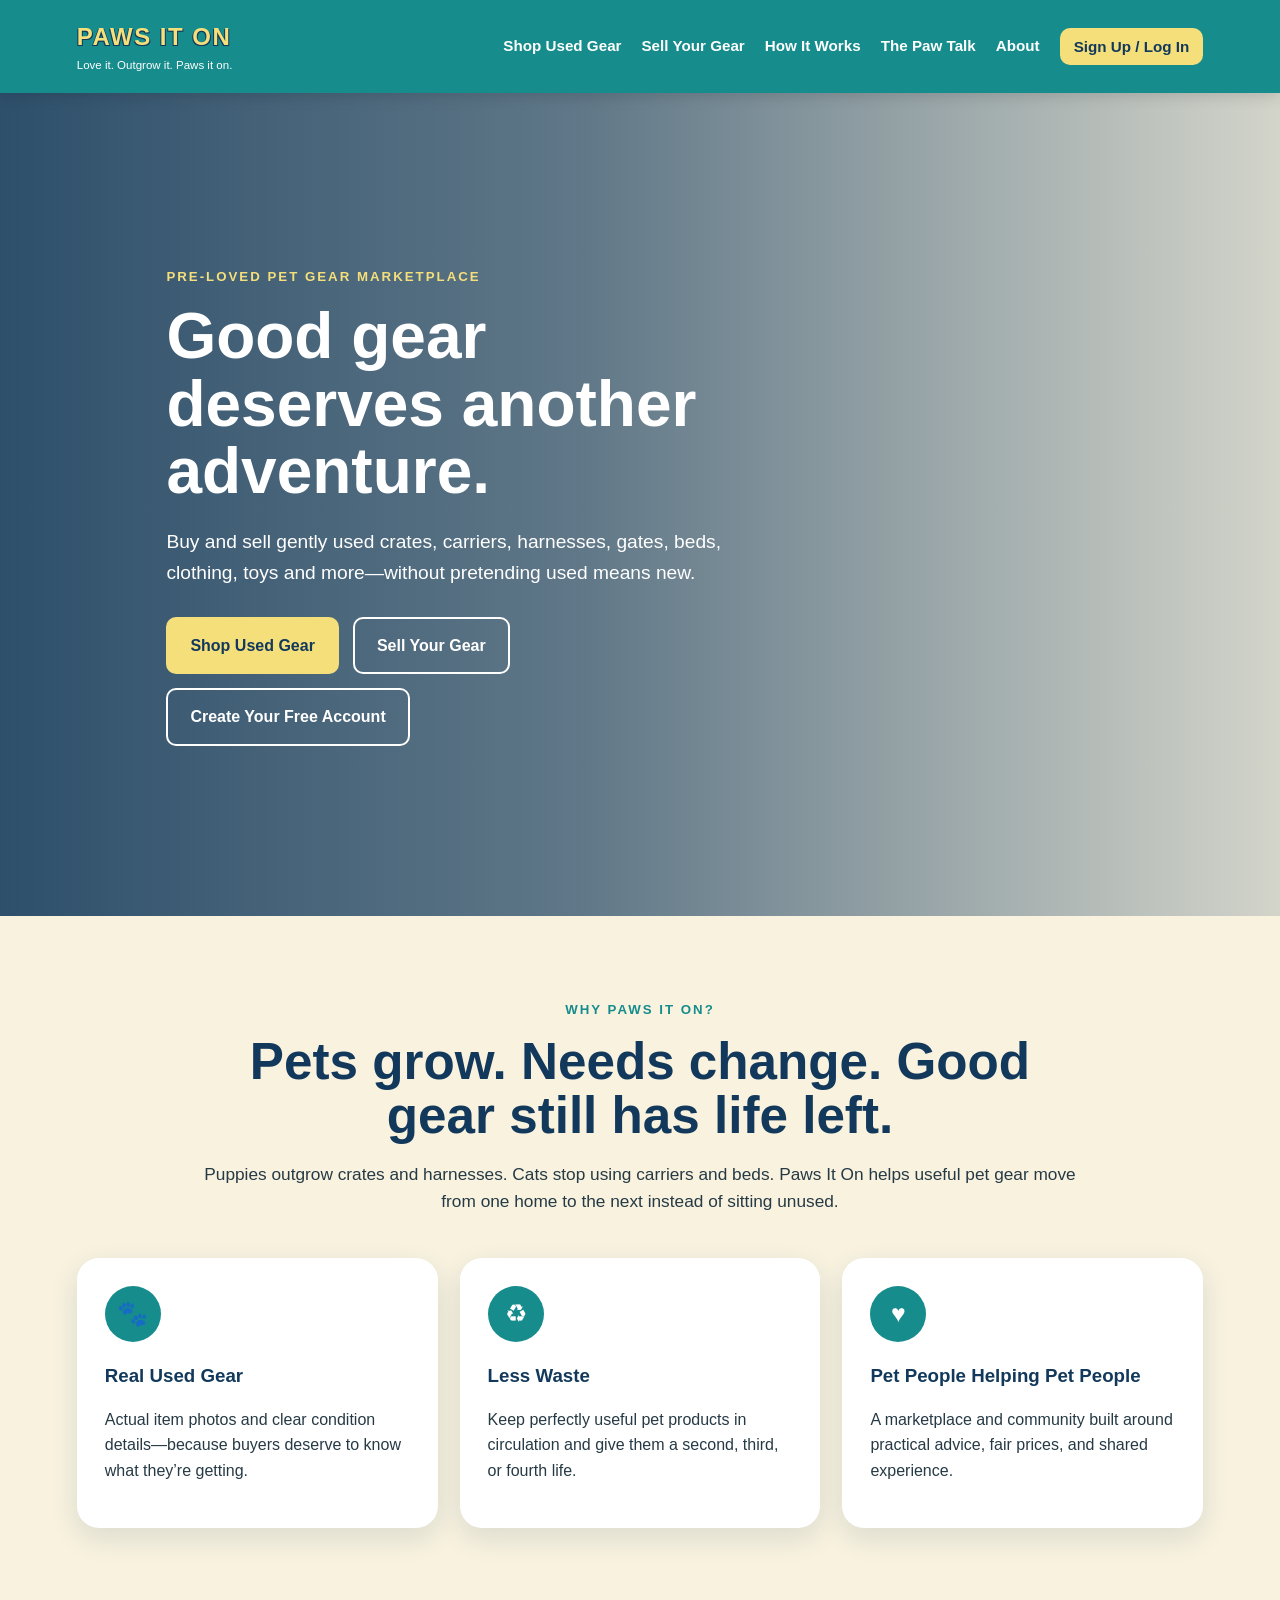
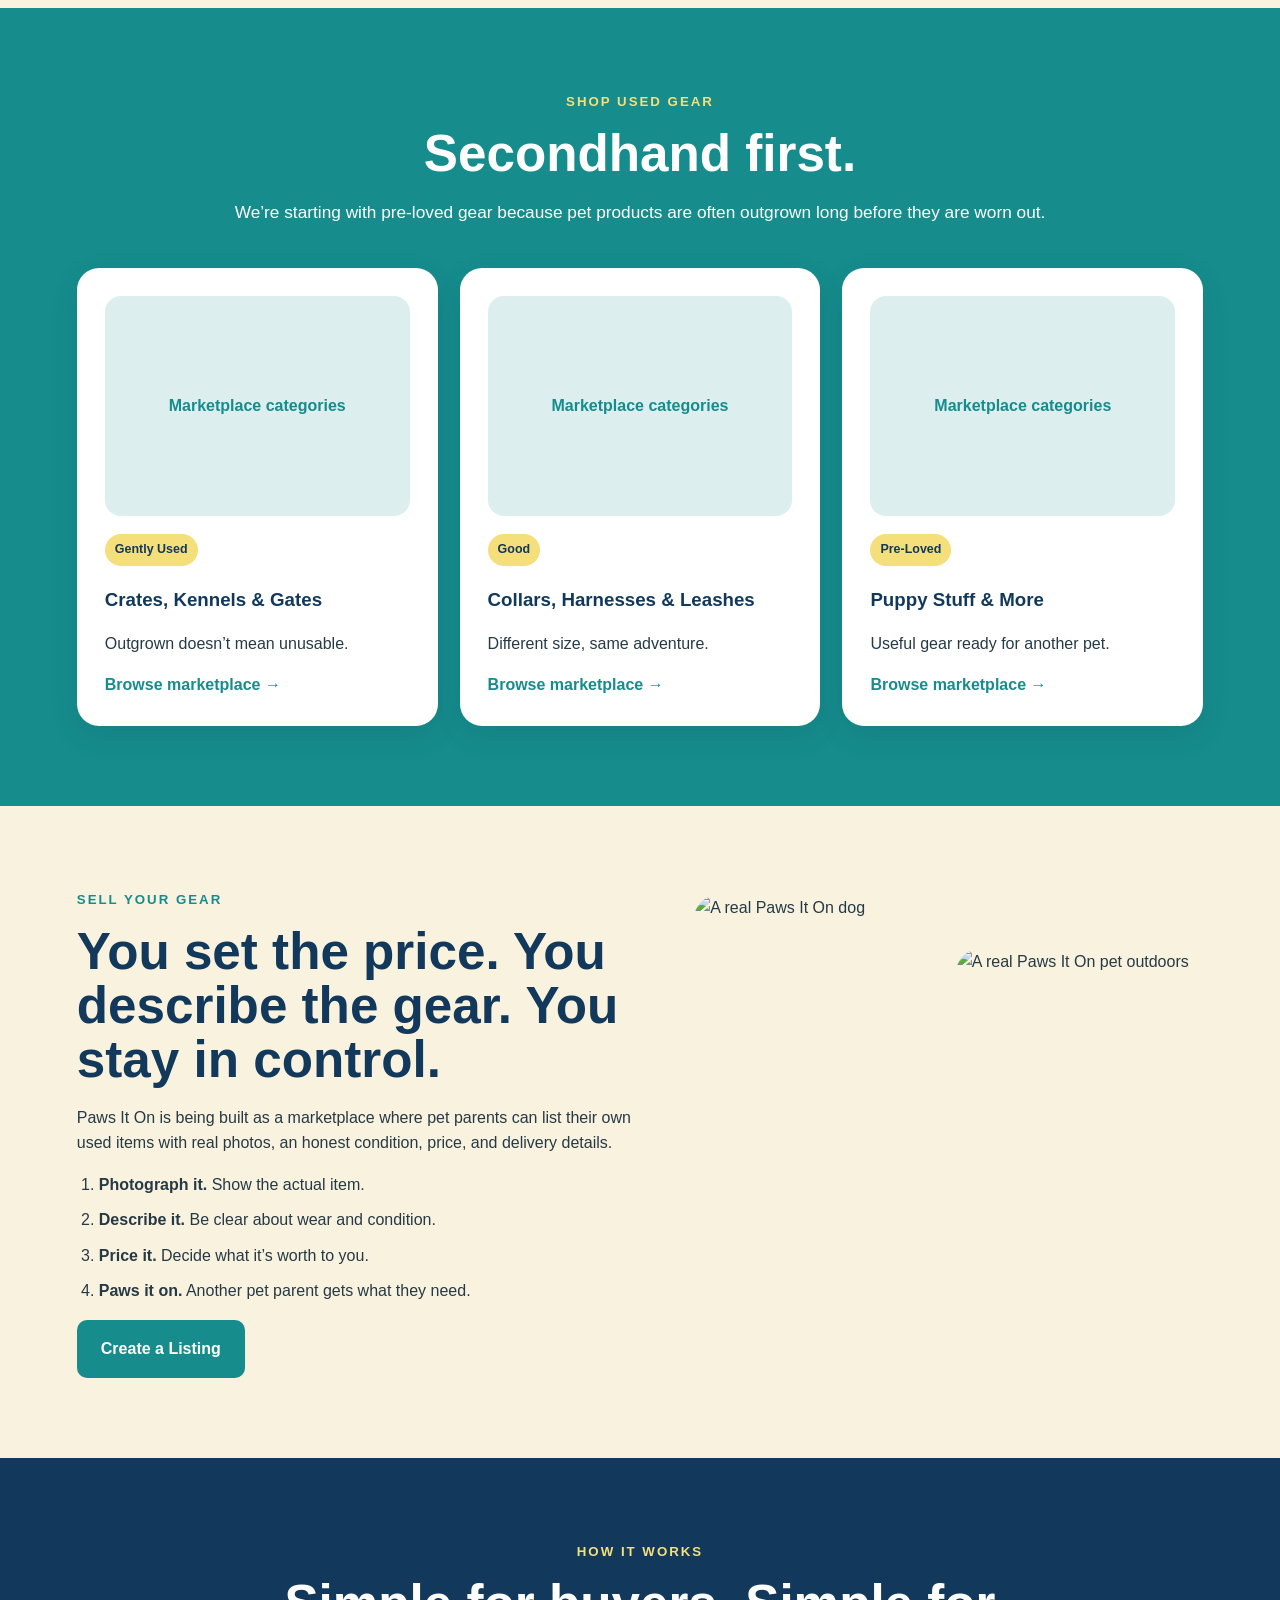
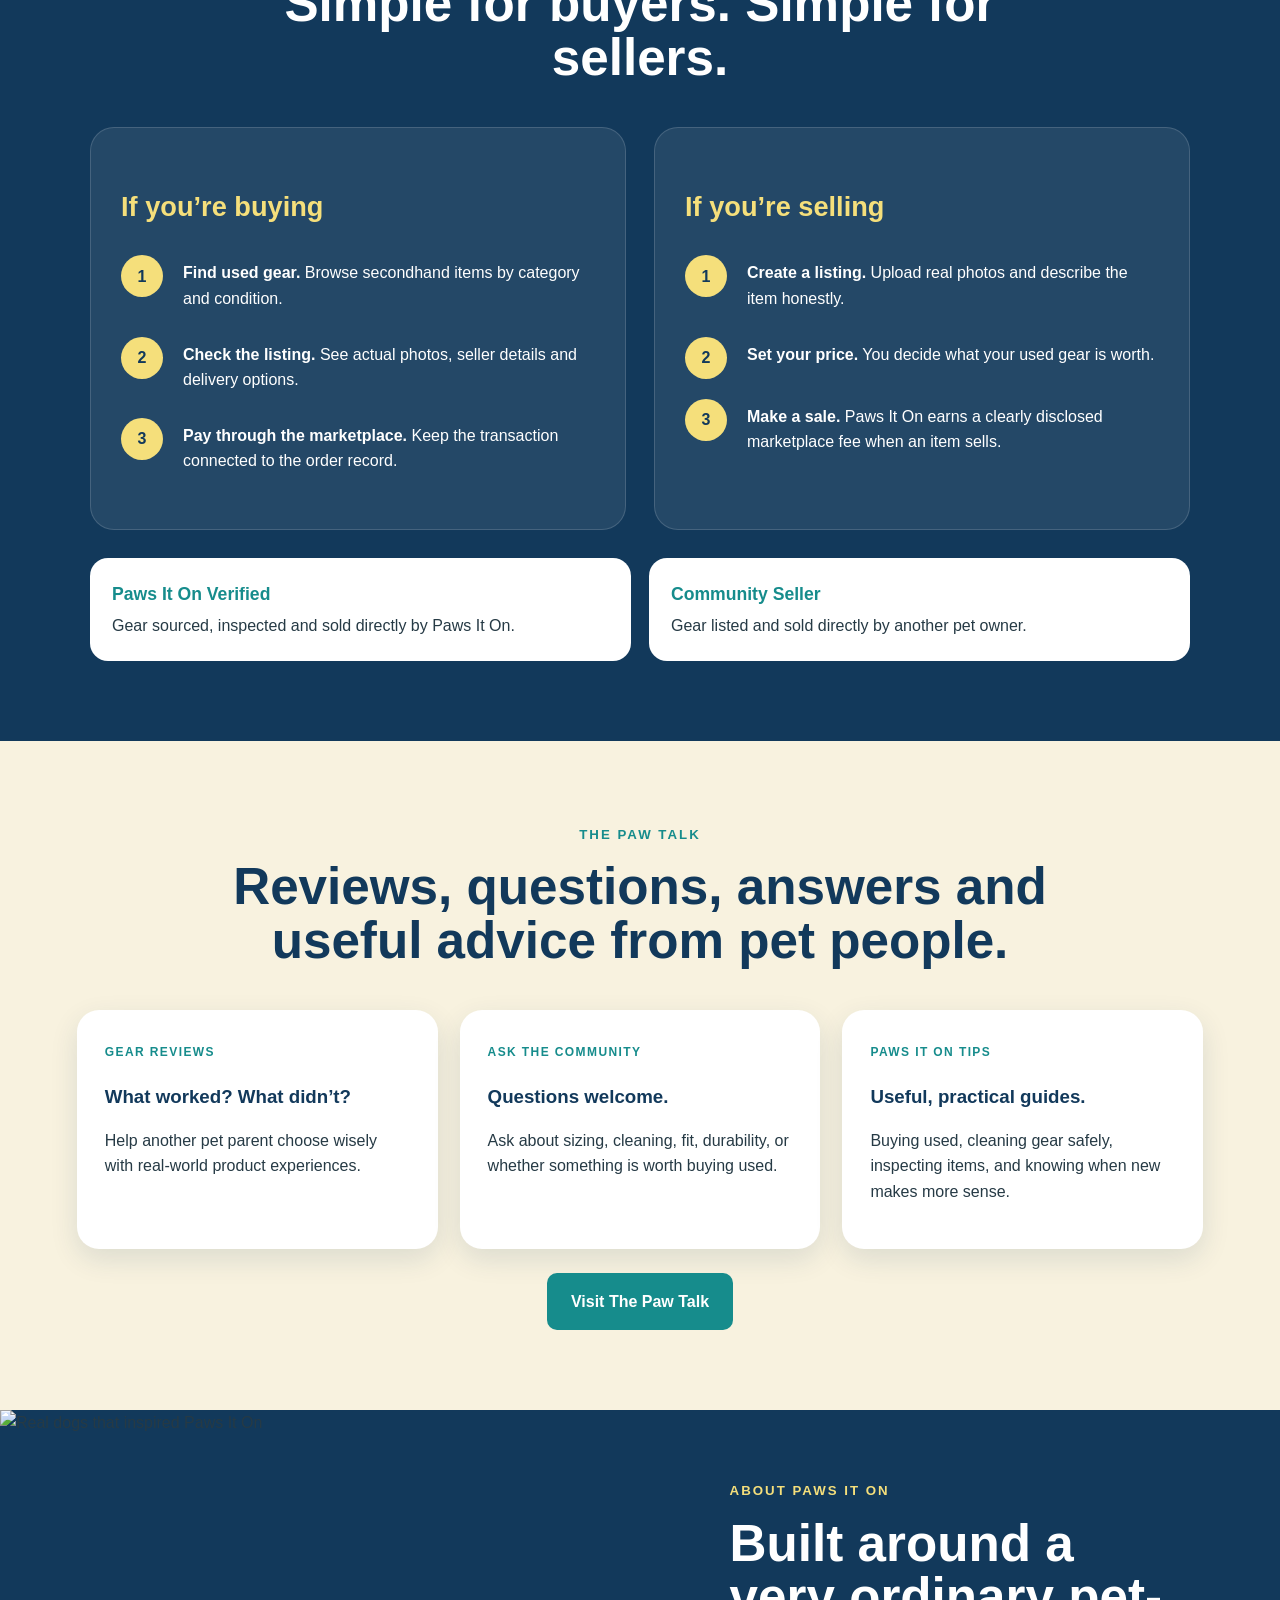
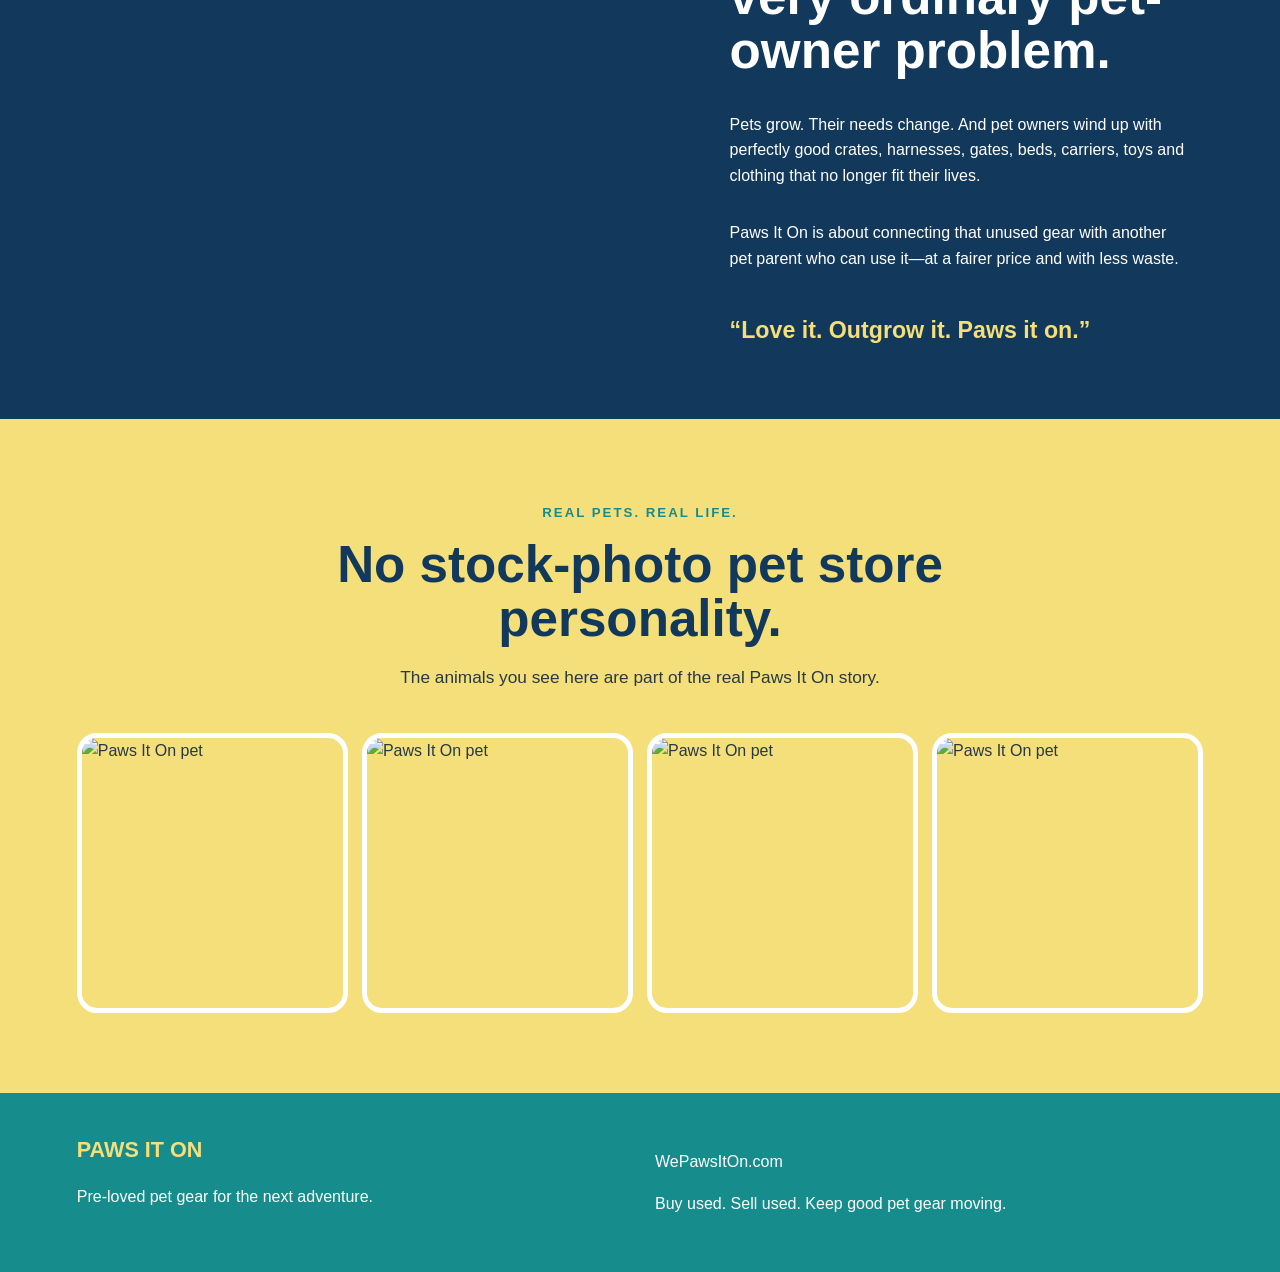
==== commit f0e69ca7: "Link homepage to Paw Talk community" ====
--- a/index.html
+++ b/index.html
@@ -11,7 +11,7 @@
   <header class="site-header">
     <a class="brand" href="#home" aria-label="Paws It On home"><span class="brand-main">PAWS IT ON</span><span class="brand-tag">Love it. Outgrow it. Paws it on.</span></a>
     <button class="menu-toggle" aria-label="Open menu" aria-expanded="false">☰</button>
-    <nav class="nav" aria-label="Main navigation"><a href="shop.html">Shop Used Gear</a><a href="sell.html">Sell Your Gear</a><a href="#how">How It Works</a><a href="#pawtalk">The Paw Talk</a><a href="#about">About</a><a href="account.html">Sign Up / Log In</a></nav>
+    <nav class="nav" aria-label="Main navigation"><a href="shop.html">Shop Used Gear</a><a href="sell.html">Sell Your Gear</a><a href="#how">How It Works</a><a href="paw-talk.html">The Paw Talk</a><a href="#about">About</a><a href="account.html">Sign Up / Log In</a></nav>
   </header>
   <main id="home">
     <section class="hero"><div class="hero-overlay"></div><div class="hero-content"><div class="eyebrow">PRE-LOVED PET GEAR MARKETPLACE</div><h1>Good gear deserves another adventure.</h1><p>Buy and sell gently used crates, carriers, harnesses, gates, beds, clothing, toys and more—without pretending used means new.</p><div class="hero-actions"><a class="btn btn-yellow" href="shop.html">Shop Used Gear</a><a class="btn btn-outline" href="sell.html">Sell Your Gear</a><a class="btn btn-outline" href="account.html">Create Your Free Account</a></div></div></section>
@@ -19,7 +19,7 @@
     <section id="shop" class="shop band-teal"><div class="section-heading light"><span class="eyebrow">SHOP USED GEAR</span><h2>Secondhand first.</h2><p>We’re starting with pre-loved gear because pet products are often outgrown long before they are worn out.</p></div><div class="product-grid"><article class="product-card"><div class="product-photo photo-placeholder">Marketplace categories</div><span class="condition">Gently Used</span><h3>Crates, Kennels &amp; Gates</h3><p>Outgrown doesn’t mean unusable.</p><a href="shop.html">Browse marketplace →</a></article><article class="product-card"><div class="product-photo photo-placeholder">Marketplace categories</div><span class="condition">Good</span><h3>Collars, Harnesses &amp; Leashes</h3><p>Different size, same adventure.</p><a href="shop.html">Browse marketplace →</a></article><article class="product-card"><div class="product-photo photo-placeholder">Marketplace categories</div><span class="condition">Pre-Loved</span><h3>Puppy Stuff &amp; More</h3><p>Useful gear ready for another pet.</p><a href="shop.html">Browse marketplace →</a></article></div></section>
     <section id="sell" class="sell band-cream split-section"><div class="split-copy"><span class="eyebrow dark">SELL YOUR GEAR</span><h2>You set the price. You describe the gear. You stay in control.</h2><p>Paws It On is being built as a marketplace where pet parents can list their own used items with real photos, an honest condition, price, and delivery details.</p><ol class="steps-mini"><li><strong>Photograph it.</strong> Show the actual item.</li><li><strong>Describe it.</strong> Be clear about wear and condition.</li><li><strong>Price it.</strong> Decide what it’s worth to you.</li><li><strong>Paws it on.</strong> Another pet parent gets what they need.</li></ol><a class="btn btn-teal" href="sell.html">Create a Listing</a></div><div class="photo-collage"><img src="https://static.wixstatic.com/media/23effc_c834664c5b564fc2b6f112508a476141~mv2.jpg" alt="A real Paws It On dog" /><img src="https://static.wixstatic.com/media/23effc_c3c3db0a93554ea19eca0b0943205fa9~mv2.jpg" alt="A real Paws It On pet outdoors" /></div></section>
     <section id="how" class="how band-navy"><div class="section-heading light"><span class="eyebrow">HOW IT WORKS</span><h2>Simple for buyers. Simple for sellers.</h2></div><div class="how-grid"><div class="how-column"><h3>If you’re buying</h3><div class="numbered"><span>1</span><p><strong>Find used gear.</strong> Browse secondhand items by category and condition.</p></div><div class="numbered"><span>2</span><p><strong>Check the listing.</strong> See actual photos, seller details and delivery options.</p></div><div class="numbered"><span>3</span><p><strong>Pay through the marketplace.</strong> Keep the transaction connected to the order record.</p></div></div><div class="how-column"><h3>If you’re selling</h3><div class="numbered"><span>1</span><p><strong>Create a listing.</strong> Upload real photos and describe the item honestly.</p></div><div class="numbered"><span>2</span><p><strong>Set your price.</strong> You decide what your used gear is worth.</p></div><div class="numbered"><span>3</span><p><strong>Make a sale.</strong> Paws It On earns a clearly disclosed marketplace fee when an item sells.</p></div></div></div><div class="listing-types"><div><strong>Paws It On Verified</strong><span>Gear sourced, inspected and sold directly by Paws It On.</span></div><div><strong>Community Seller</strong><span>Gear listed and sold directly by another pet owner.</span></div></div></section>
-    <section id="pawtalk" class="pawtalk band-cream"><div class="section-heading"><span class="eyebrow dark">THE PAW TALK</span><h2>Reviews, questions, answers and useful advice from pet people.</h2></div><div class="three-cards"><article class="community-card"><span>GEAR REVIEWS</span><h3>What worked? What didn’t?</h3><p>Help another pet parent choose wisely with real-world product experiences.</p></article><article class="community-card"><span>ASK THE COMMUNITY</span><h3>Questions welcome.</h3><p>Ask about sizing, cleaning, fit, durability, or whether something is worth buying used.</p></article><article class="community-card"><span>PAWS IT ON TIPS</span><h3>Useful, practical guides.</h3><p>Buying used, cleaning gear safely, inspecting items, and knowing when new makes more sense.</p></article></div></section>
+    <section id="pawtalk" class="pawtalk band-cream"><div class="section-heading"><span class="eyebrow dark">THE PAW TALK</span><h2>Reviews, questions, answers and useful advice from pet people.</h2></div><div class="three-cards"><article class="community-card"><span>GEAR REVIEWS</span><h3>What worked? What didn’t?</h3><p>Help another pet parent choose wisely with real-world product experiences.</p></article><article class="community-card"><span>ASK THE COMMUNITY</span><h3>Questions welcome.</h3><p>Ask about sizing, cleaning, fit, durability, or whether something is worth buying used.</p></article><article class="community-card"><span>PAWS IT ON TIPS</span><h3>Useful, practical guides.</h3><p>Buying used, cleaning gear safely, inspecting items, and knowing when new makes more sense.</p></article></div><div class="hero-actions" style="justify-content:center;margin-top:24px"><a class="btn btn-teal" href="paw-talk.html">Visit The Paw Talk</a></div></section>
     <section id="about" class="about"><div class="about-photo"><img src="https://static.wixstatic.com/media/23effc_873e3ccbbee2457594fb2435054503de~mv2.jpg" alt="Real dogs that inspired Paws It On" /></div><div class="about-copy"><span class="eyebrow">ABOUT PAWS IT ON</span><h2>Built around a very ordinary pet-owner problem.</h2><p>Pets grow. Their needs change. And pet owners wind up with perfectly good crates, harnesses, gates, beds, carriers, toys and clothing that no longer fit their lives.</p><p>Paws It On is about connecting that unused gear with another pet parent who can use it—at a fairer price and with less waste.</p><blockquote>“Love it. Outgrow it. Paws it on.”</blockquote></div></section>
     <section class="real-pets band-yellow"><div class="section-heading"><span class="eyebrow dark">REAL PETS. REAL LIFE.</span><h2>No stock-photo pet store personality.</h2><p>The animals you see here are part of the real Paws It On story.</p></div><div class="pet-strip"><img src="https://static.wixstatic.com/media/23effc_067a95d97a4240b5b58bcd781ecd76cc~mv2.jpg" alt="Paws It On pet" /><img src="https://static.wixstatic.com/media/23effc_55642d9669aa408789174d168b89d06d~mv2.jpg" alt="Paws It On pet" /><img src="https://static.wixstatic.com/media/23effc_997c2a5c8e9e49af9c90451918701ee8~mv2.jpg" alt="Paws It On pet" /><img src="https://static.wixstatic.com/media/23effc_a1af8ce4f0b544b19175f4f5d806c68a~mv2.jpg" alt="Paws It On pet" /></div></section>
   </main>
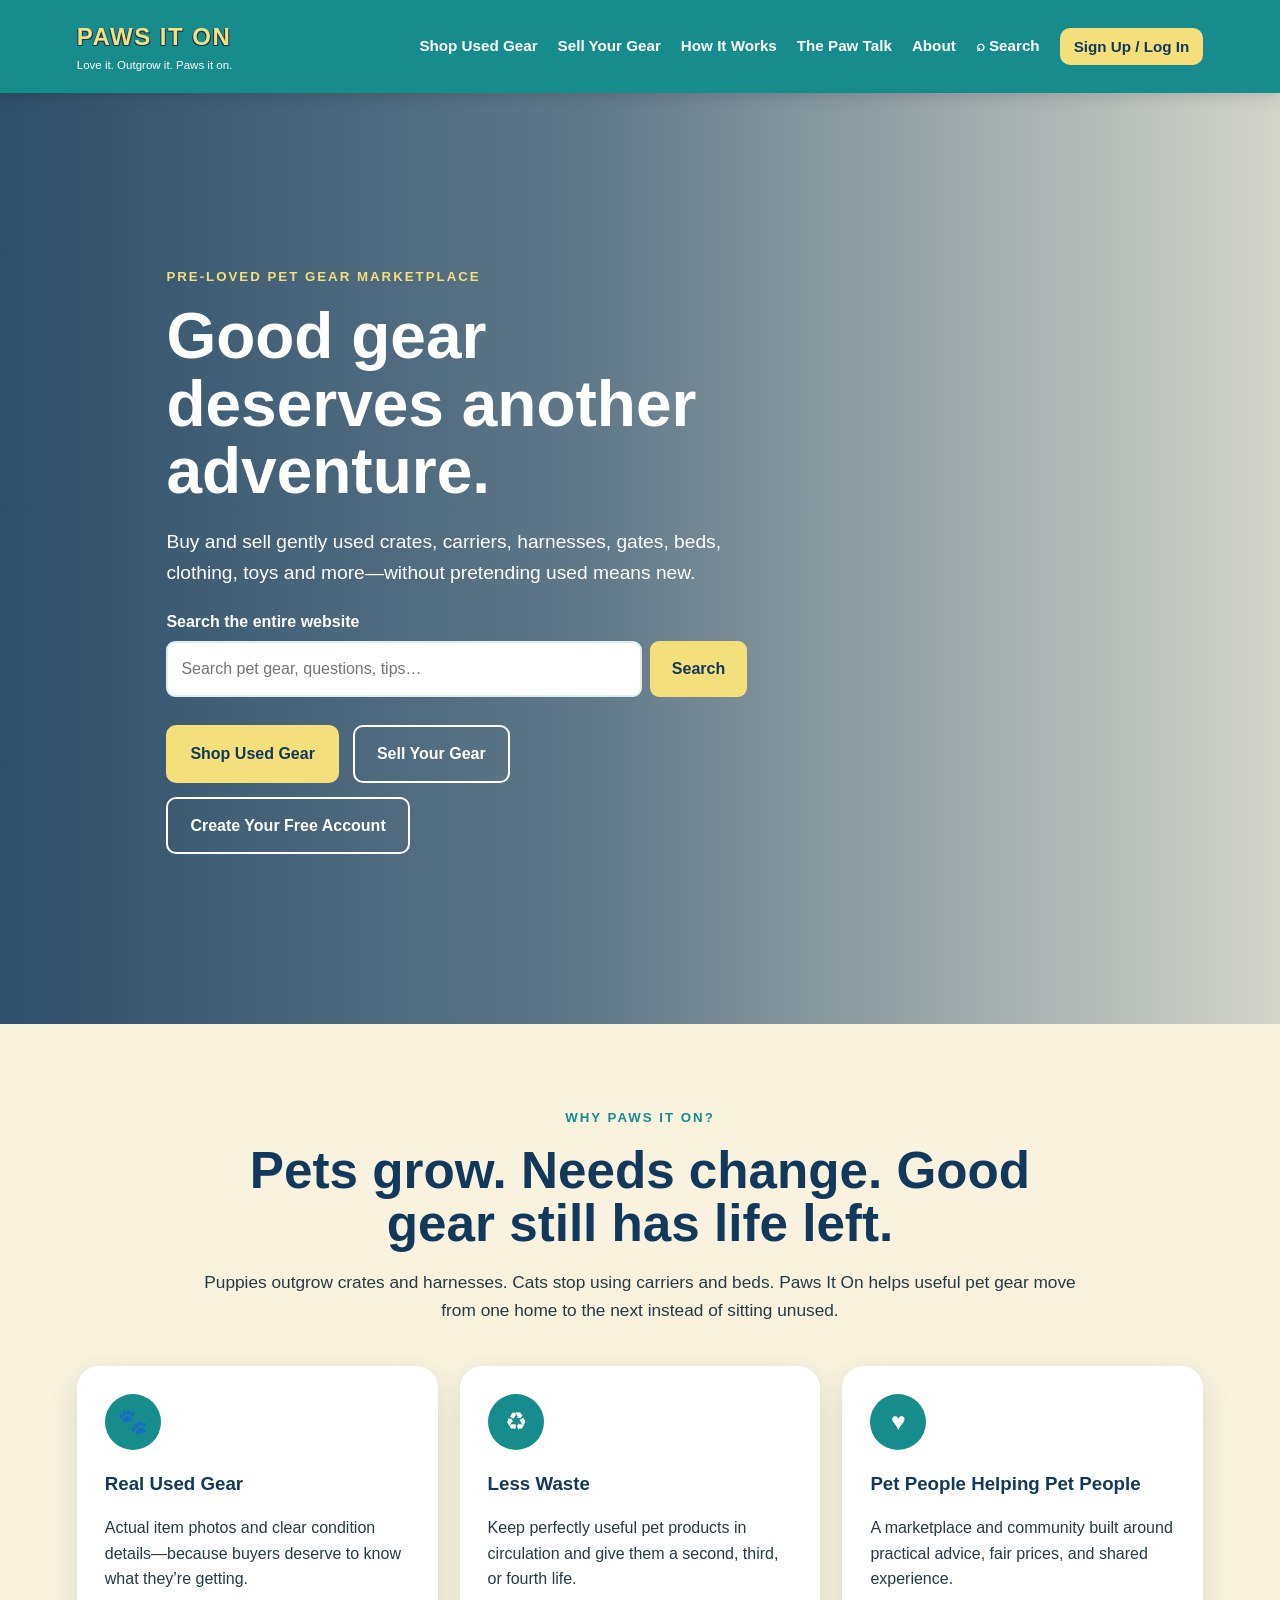
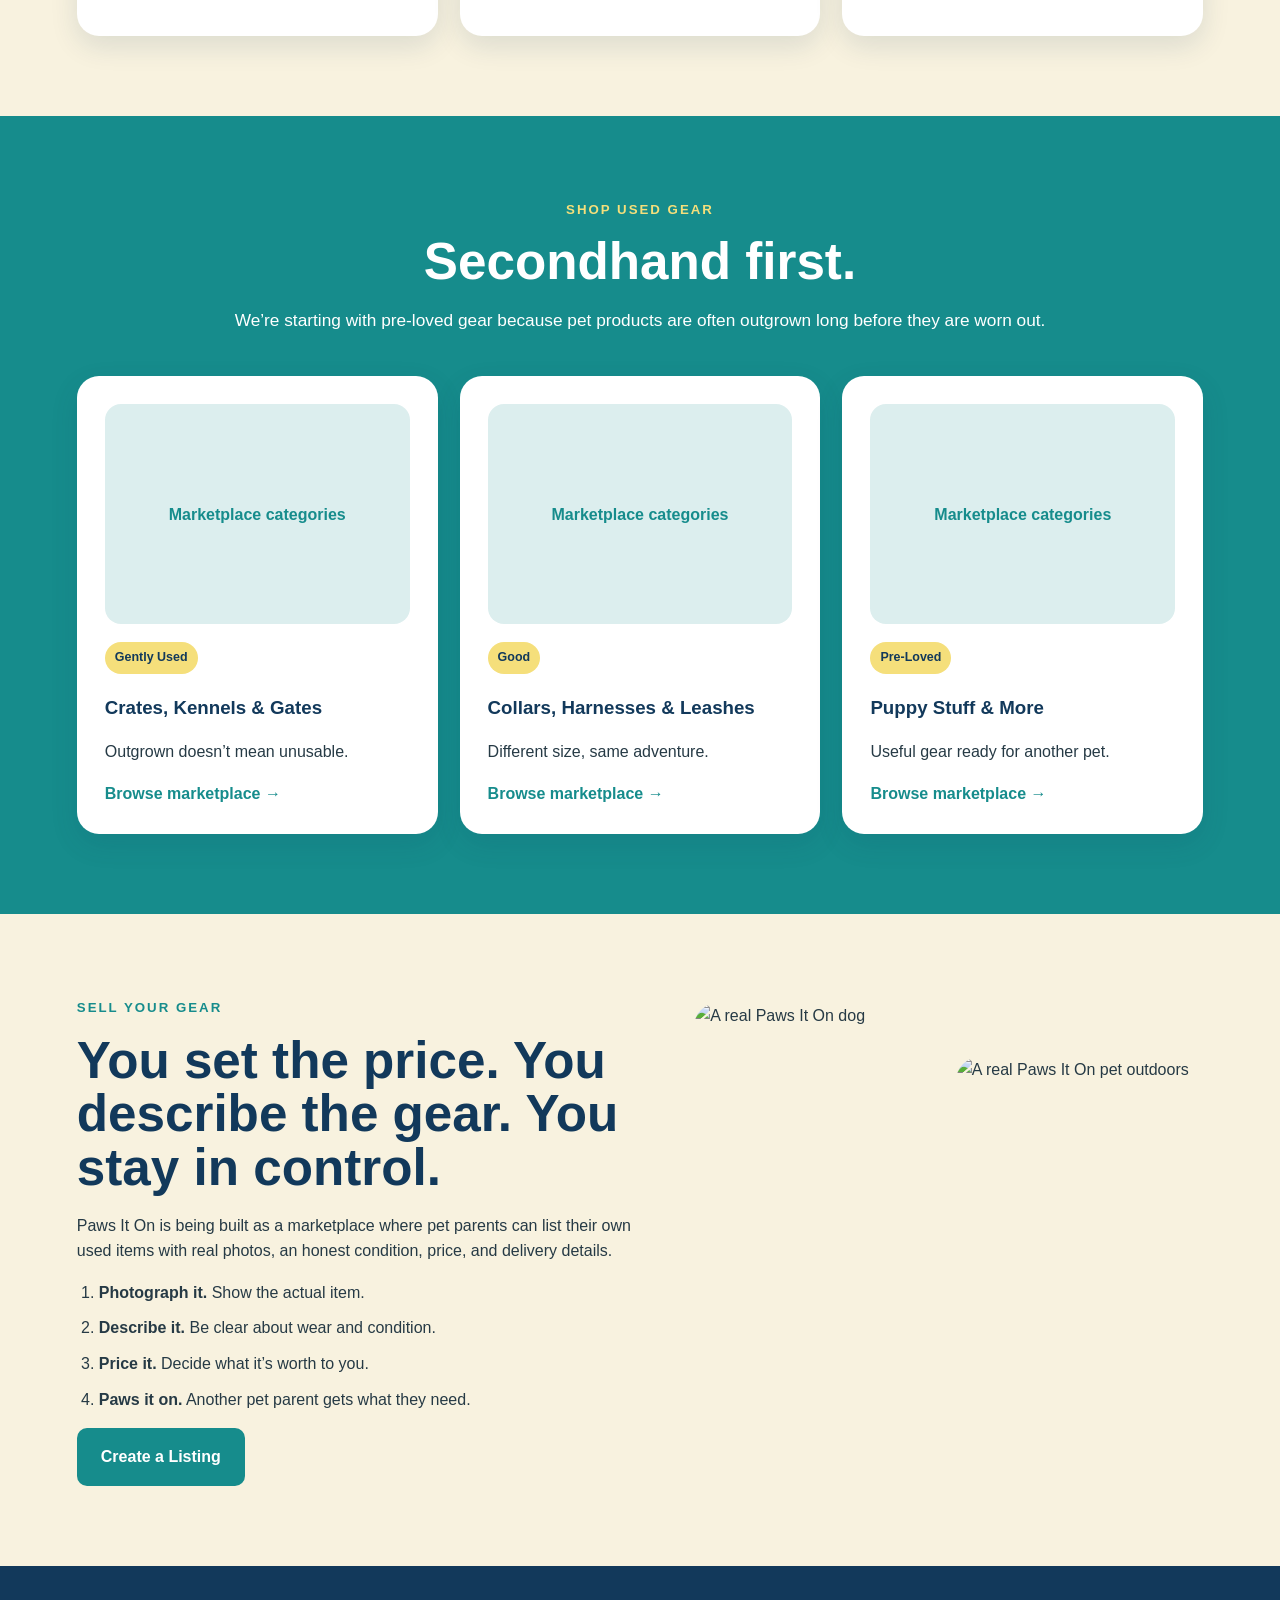
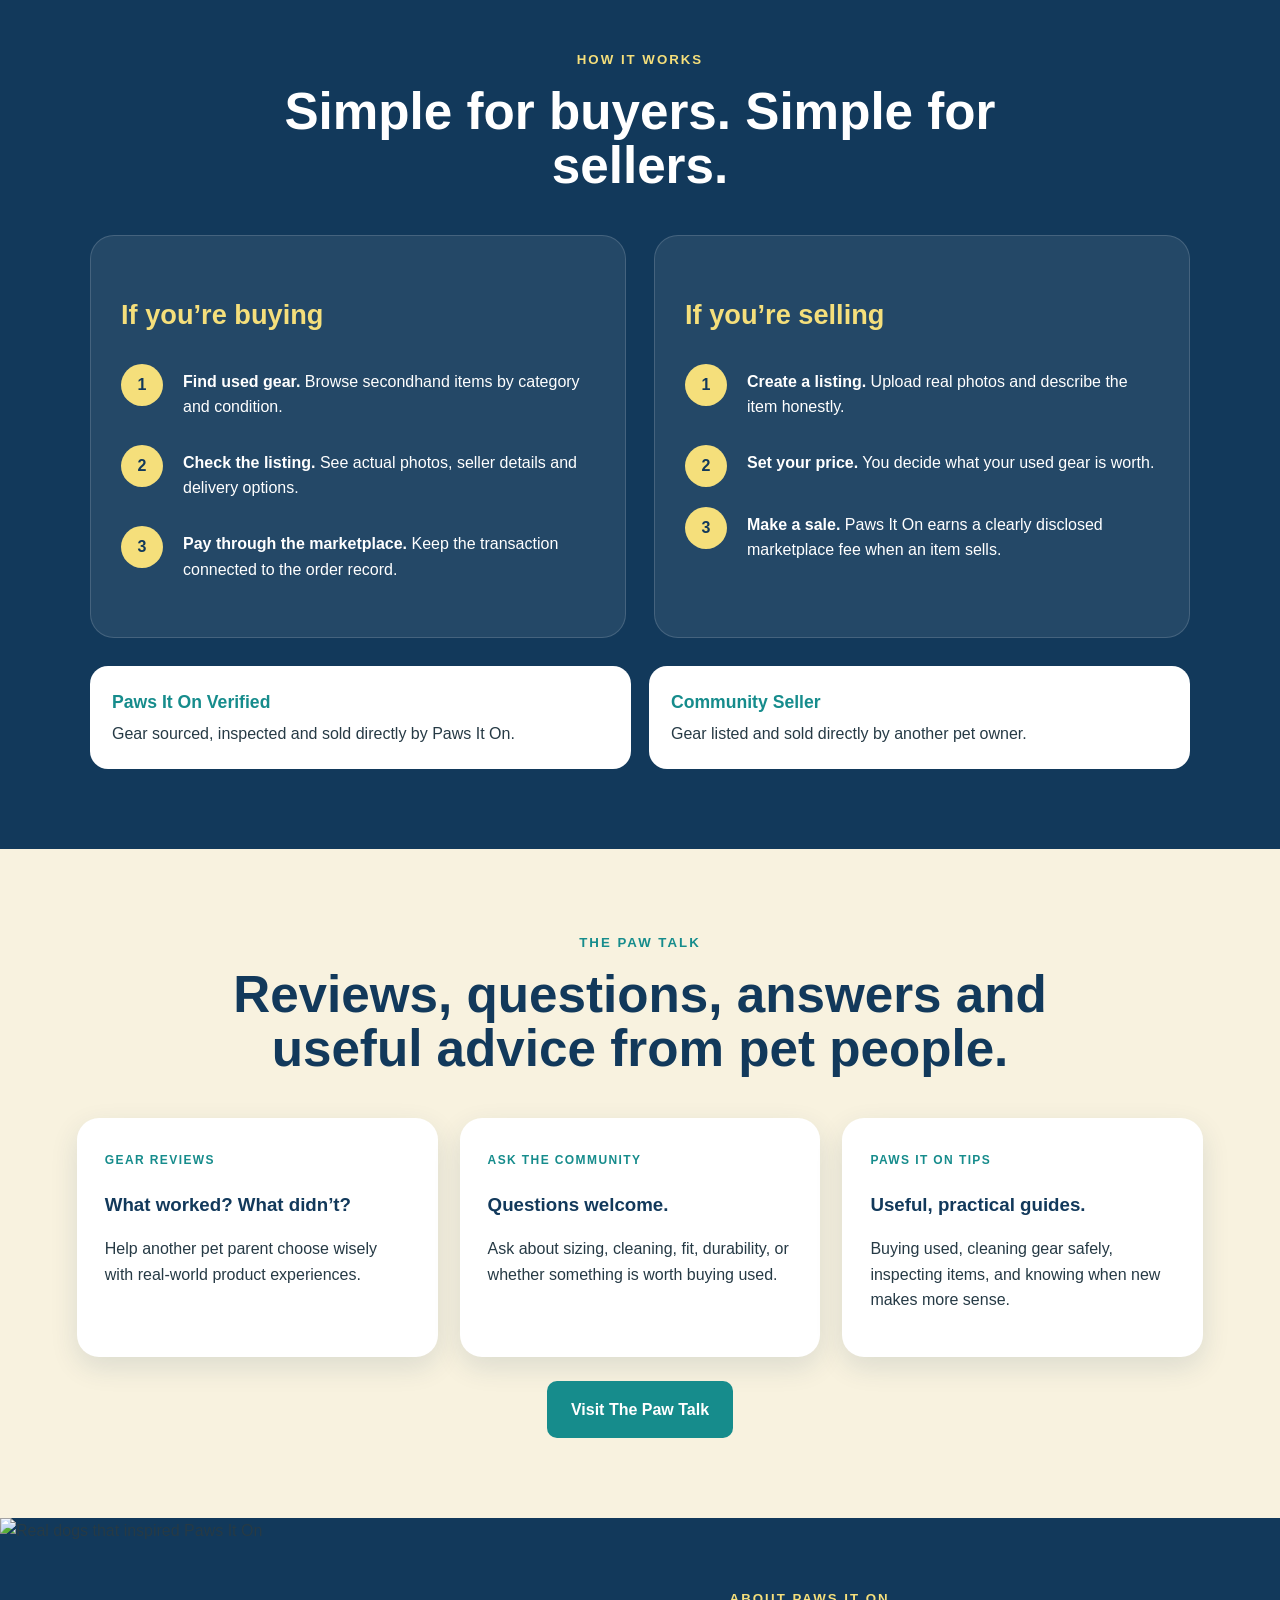
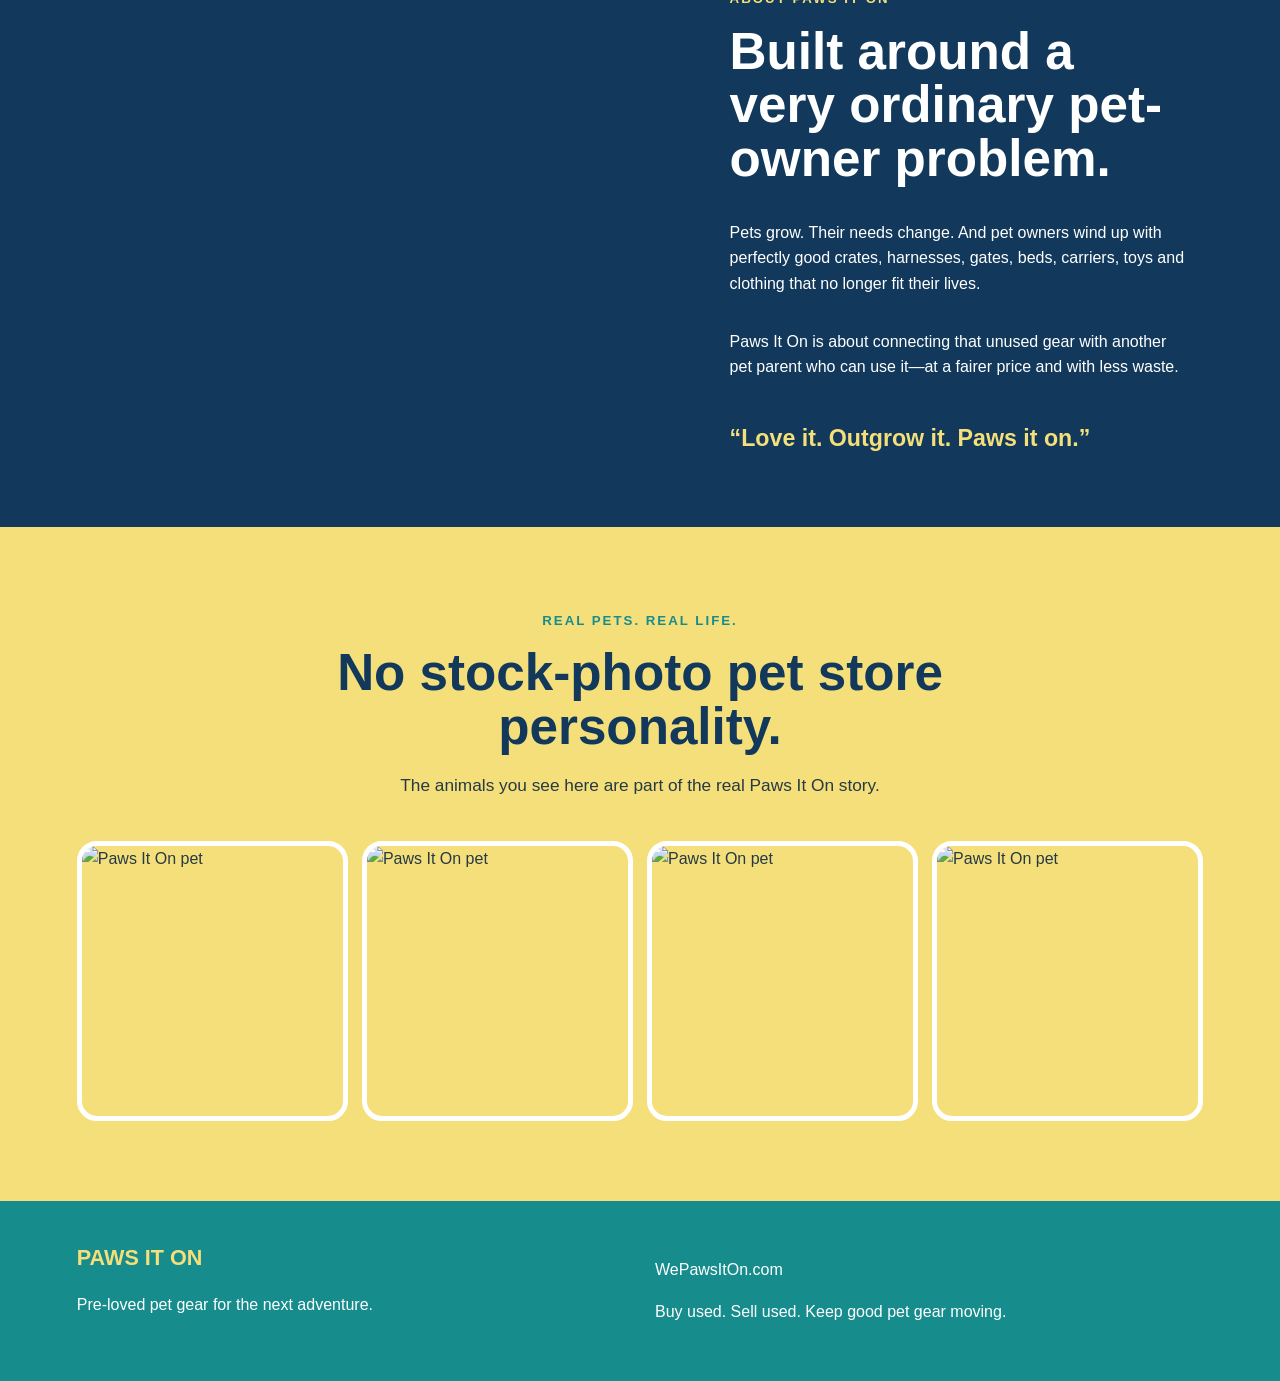
==== commit 5051a80d: "Connect global search to site navigation and homepage" ====
--- a/index.html
+++ b/index.html
@@ -5,7 +5,7 @@
   <meta name="viewport" content="width=device-width,initial-scale=1" />
   <title>Paws It On | Pre-Loved Pet Gear Marketplace</title>
   <meta name="description" content="Buy and sell gently used pet gear. Real pets, real gear, honest condition, and a community built around giving good pet products another life." />
-  <link rel="stylesheet" href="styles.css" />
+  <link rel="stylesheet" href="styles.css?v=5" />
 </head>
 <body>
   <header class="site-header">
@@ -14,14 +14,14 @@
     <nav class="nav" aria-label="Main navigation"><a href="shop.html">Shop Used Gear</a><a href="sell.html">Sell Your Gear</a><a href="#how">How It Works</a><a href="paw-talk.html">The Paw Talk</a><a href="#about">About</a><a href="account.html">Sign Up / Log In</a></nav>
   </header>
   <main id="home">
-    <section class="hero"><div class="hero-overlay"></div><div class="hero-content"><div class="eyebrow">PRE-LOVED PET GEAR MARKETPLACE</div><h1>Good gear deserves another adventure.</h1><p>Buy and sell gently used crates, carriers, harnesses, gates, beds, clothing, toys and more—without pretending used means new.</p><div class="hero-actions"><a class="btn btn-yellow" href="shop.html">Shop Used Gear</a><a class="btn btn-outline" href="sell.html">Sell Your Gear</a><a class="btn btn-outline" href="account.html">Create Your Free Account</a></div></div></section>
+    <section class="hero"><div class="hero-overlay"></div><div class="hero-content"><div class="eyebrow">PRE-LOVED PET GEAR MARKETPLACE</div><h1>Good gear deserves another adventure.</h1><p>Buy and sell gently used crates, carriers, harnesses, gates, beds, clothing, toys and more—without pretending used means new.</p><form class="home-site-search" action="search.html" method="get" role="search"><label for="home-search" class="home-search-label">Search the entire website</label><div class="home-search-row"><input id="home-search" type="search" name="q" placeholder="Search pet gear, questions, tips…" required maxlength="150"><button type="submit">Search</button></div></form><div class="hero-actions"><a class="btn btn-yellow" href="shop.html">Shop Used Gear</a><a class="btn btn-outline" href="sell.html">Sell Your Gear</a><a class="btn btn-outline" href="account.html">Create Your Free Account</a></div></div></section>
     <section class="intro band-cream"><div class="section-heading"><span class="eyebrow dark">WHY PAWS IT ON?</span><h2>Pets grow. Needs change. Good gear still has life left.</h2><p>Puppies outgrow crates and harnesses. Cats stop using carriers and beds. Paws It On helps useful pet gear move from one home to the next instead of sitting unused.</p></div><div class="three-cards"><article class="info-card"><div class="icon">🐾</div><h3>Real Used Gear</h3><p>Actual item photos and clear condition details—because buyers deserve to know what they’re getting.</p></article><article class="info-card"><div class="icon">♻</div><h3>Less Waste</h3><p>Keep perfectly useful pet products in circulation and give them a second, third, or fourth life.</p></article><article class="info-card"><div class="icon">♥</div><h3>Pet People Helping Pet People</h3><p>A marketplace and community built around practical advice, fair prices, and shared experience.</p></article></div></section>
     <section id="shop" class="shop band-teal"><div class="section-heading light"><span class="eyebrow">SHOP USED GEAR</span><h2>Secondhand first.</h2><p>We’re starting with pre-loved gear because pet products are often outgrown long before they are worn out.</p></div><div class="product-grid"><article class="product-card"><div class="product-photo photo-placeholder">Marketplace categories</div><span class="condition">Gently Used</span><h3>Crates, Kennels &amp; Gates</h3><p>Outgrown doesn’t mean unusable.</p><a href="shop.html">Browse marketplace →</a></article><article class="product-card"><div class="product-photo photo-placeholder">Marketplace categories</div><span class="condition">Good</span><h3>Collars, Harnesses &amp; Leashes</h3><p>Different size, same adventure.</p><a href="shop.html">Browse marketplace →</a></article><article class="product-card"><div class="product-photo photo-placeholder">Marketplace categories</div><span class="condition">Pre-Loved</span><h3>Puppy Stuff &amp; More</h3><p>Useful gear ready for another pet.</p><a href="shop.html">Browse marketplace →</a></article></div></section>
     <section id="sell" class="sell band-cream split-section"><div class="split-copy"><span class="eyebrow dark">SELL YOUR GEAR</span><h2>You set the price. You describe the gear. You stay in control.</h2><p>Paws It On is being built as a marketplace where pet parents can list their own used items with real photos, an honest condition, price, and delivery details.</p><ol class="steps-mini"><li><strong>Photograph it.</strong> Show the actual item.</li><li><strong>Describe it.</strong> Be clear about wear and condition.</li><li><strong>Price it.</strong> Decide what it’s worth to you.</li><li><strong>Paws it on.</strong> Another pet parent gets what they need.</li></ol><a class="btn btn-teal" href="sell.html">Create a Listing</a></div><div class="photo-collage"><img src="https://static.wixstatic.com/media/23effc_c834664c5b564fc2b6f112508a476141~mv2.jpg" alt="A real Paws It On dog" /><img src="https://static.wixstatic.com/media/23effc_c3c3db0a93554ea19eca0b0943205fa9~mv2.jpg" alt="A real Paws It On pet outdoors" /></div></section>
     <section id="how" class="how band-navy"><div class="section-heading light"><span class="eyebrow">HOW IT WORKS</span><h2>Simple for buyers. Simple for sellers.</h2></div><div class="how-grid"><div class="how-column"><h3>If you’re buying</h3><div class="numbered"><span>1</span><p><strong>Find used gear.</strong> Browse secondhand items by category and condition.</p></div><div class="numbered"><span>2</span><p><strong>Check the listing.</strong> See actual photos, seller details and delivery options.</p></div><div class="numbered"><span>3</span><p><strong>Pay through the marketplace.</strong> Keep the transaction connected to the order record.</p></div></div><div class="how-column"><h3>If you’re selling</h3><div class="numbered"><span>1</span><p><strong>Create a listing.</strong> Upload real photos and describe the item honestly.</p></div><div class="numbered"><span>2</span><p><strong>Set your price.</strong> You decide what your used gear is worth.</p></div><div class="numbered"><span>3</span><p><strong>Make a sale.</strong> Paws It On earns a clearly disclosed marketplace fee when an item sells.</p></div></div></div><div class="listing-types"><div><strong>Paws It On Verified</strong><span>Gear sourced, inspected and sold directly by Paws It On.</span></div><div><strong>Community Seller</strong><span>Gear listed and sold directly by another pet owner.</span></div></div></section>
-    <section id="pawtalk" class="pawtalk band-cream"><div class="section-heading"><span class="eyebrow dark">THE PAW TALK</span><h2>Reviews, questions, answers and useful advice from pet people.</h2></div><div class="three-cards"><article class="community-card"><span>GEAR REVIEWS</span><h3>What worked? What didn’t?</h3><p>Help another pet parent choose wisely with real-world product experiences.</p></article><article class="community-card"><span>ASK THE COMMUNITY</span><h3>Questions welcome.</h3><p>Ask about sizing, cleaning, fit, durability, or whether something is worth buying used.</p></article><article class="community-card"><span>PAWS IT ON TIPS</span><h3>Useful, practical guides.</h3><p>Buying used, cleaning gear safely, inspecting items, and knowing when new makes more sense.</p></article></div><div class="hero-actions" style="justify-content:center;margin-top:24px"><a class="btn btn-teal" href="paw-talk.html">Visit The Paw Talk</a></div></section>
+    <section id="pawtalk" class="pawtalk band-cream"><div class="section-heading"><span class="eyebrow dark">THE PAW TALK</span><h2><a class="pawtalk-heading-link" href="paw-talk.html">Reviews, questions, answers and useful advice from pet people.</a></h2></div><div class="three-cards"><a class="community-card pawtalk-card-link" href="paw-talk.html?category=review"><span>GEAR REVIEWS</span><h3>What worked? What didn’t?</h3><p>Help another pet parent choose wisely with real-world product experiences.</p></a><a class="community-card pawtalk-card-link" href="paw-talk.html?category=question"><span>ASK THE COMMUNITY</span><h3>Questions welcome.</h3><p>Ask about sizing, cleaning, fit, durability, or whether something is worth buying used.</p></a><a class="community-card pawtalk-card-link" href="paw-talk.html?category=tip"><span>PAWS IT ON TIPS</span><h3>Useful, practical guides.</h3><p>Buying used, cleaning gear safely, inspecting items, and knowing when new makes more sense.</p></a></div><div class="hero-actions" style="justify-content:center;margin-top:24px"><a class="btn btn-teal" href="paw-talk.html">Visit The Paw Talk</a></div></section>
     <section id="about" class="about"><div class="about-photo"><img src="https://static.wixstatic.com/media/23effc_873e3ccbbee2457594fb2435054503de~mv2.jpg" alt="Real dogs that inspired Paws It On" /></div><div class="about-copy"><span class="eyebrow">ABOUT PAWS IT ON</span><h2>Built around a very ordinary pet-owner problem.</h2><p>Pets grow. Their needs change. And pet owners wind up with perfectly good crates, harnesses, gates, beds, carriers, toys and clothing that no longer fit their lives.</p><p>Paws It On is about connecting that unused gear with another pet parent who can use it—at a fairer price and with less waste.</p><blockquote>“Love it. Outgrow it. Paws it on.”</blockquote></div></section>
     <section class="real-pets band-yellow"><div class="section-heading"><span class="eyebrow dark">REAL PETS. REAL LIFE.</span><h2>No stock-photo pet store personality.</h2><p>The animals you see here are part of the real Paws It On story.</p></div><div class="pet-strip"><img src="https://static.wixstatic.com/media/23effc_067a95d97a4240b5b58bcd781ecd76cc~mv2.jpg" alt="Paws It On pet" /><img src="https://static.wixstatic.com/media/23effc_55642d9669aa408789174d168b89d06d~mv2.jpg" alt="Paws It On pet" /><img src="https://static.wixstatic.com/media/23effc_997c2a5c8e9e49af9c90451918701ee8~mv2.jpg" alt="Paws It On pet" /><img src="https://static.wixstatic.com/media/23effc_a1af8ce4f0b544b19175f4f5d806c68a~mv2.jpg" alt="Paws It On pet" /></div></section>
   </main>
-  <footer><div><strong>PAWS IT ON</strong><p>Pre-loved pet gear for the next adventure.</p></div><div><p>WePawsItOn.com</p><p>Buy used. Sell used. Keep good pet gear moving.</p></div></footer><script src="script.js?v=4"></script>
+  <footer><div><strong>PAWS IT ON</strong><p>Pre-loved pet gear for the next adventure.</p></div><div><p>WePawsItOn.com</p><p>Buy used. Sell used. Keep good pet gear moving.</p></div></footer><script src="script.js?v=5"></script>
 </body></html>
--- a/styles.css
+++ b/styles.css
@@ -3,3 +3,11 @@
 .account-nav-menu.signed-out .account-dropdown{display:none!important}
 .account-nav-menu.signed-out .account-nav-trigger{background:var(--yellow);color:var(--navy);padding:10px 14px;border-radius:10px}
 .account-nav-menu.signed-out .account-nav-trigger:after{content:none}
+
+/* Make every Paw Talk homepage entry clickable */
+.pawtalk-card-link{display:block;text-decoration:none;color:inherit;cursor:pointer}
+.pawtalk-card-link:hover,.pawtalk-card-link:focus-visible{transform:translateY(-3px);box-shadow:0 12px 28px rgba(18,57,91,.18)}
+.pawtalk-heading-link{color:inherit;text-decoration:none}
+.pawtalk-heading-link:hover,.pawtalk-heading-link:focus-visible{text-decoration:underline}
+
+.home-site-search{max-width:600px;margin:20px 0}.home-search-label{display:block;color:#fff;font-weight:700;margin-bottom:7px}.home-search-row{display:flex;gap:8px}.home-search-row input{flex:1;min-width:0;border:2px solid #dceeee;border-radius:9px;padding:13px;font:inherit}.home-search-row button{background:var(--yellow);color:var(--navy);font:inherit;font-weight:800;border:0;border-radius:9px;padding:12px 22px;cursor:pointer}@media(max-width:500px){.home-search-row{flex-direction:column}}
